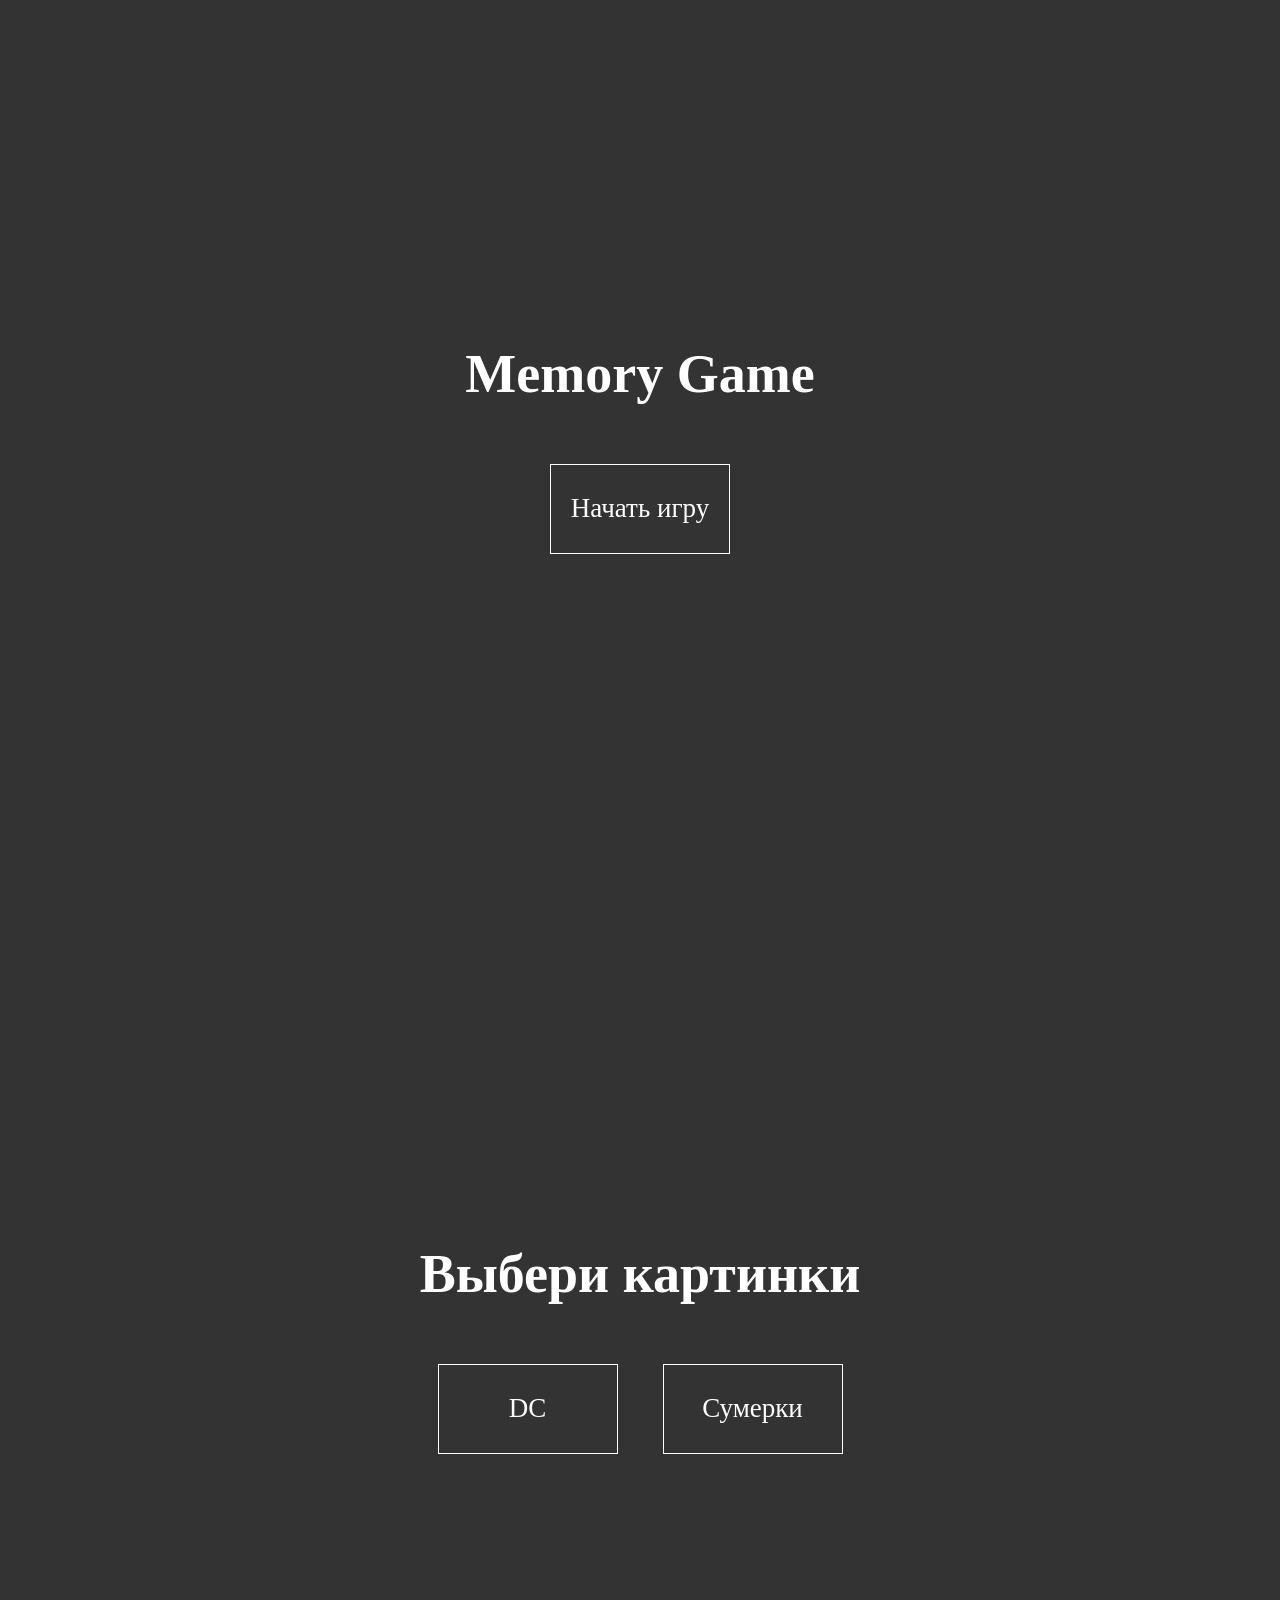
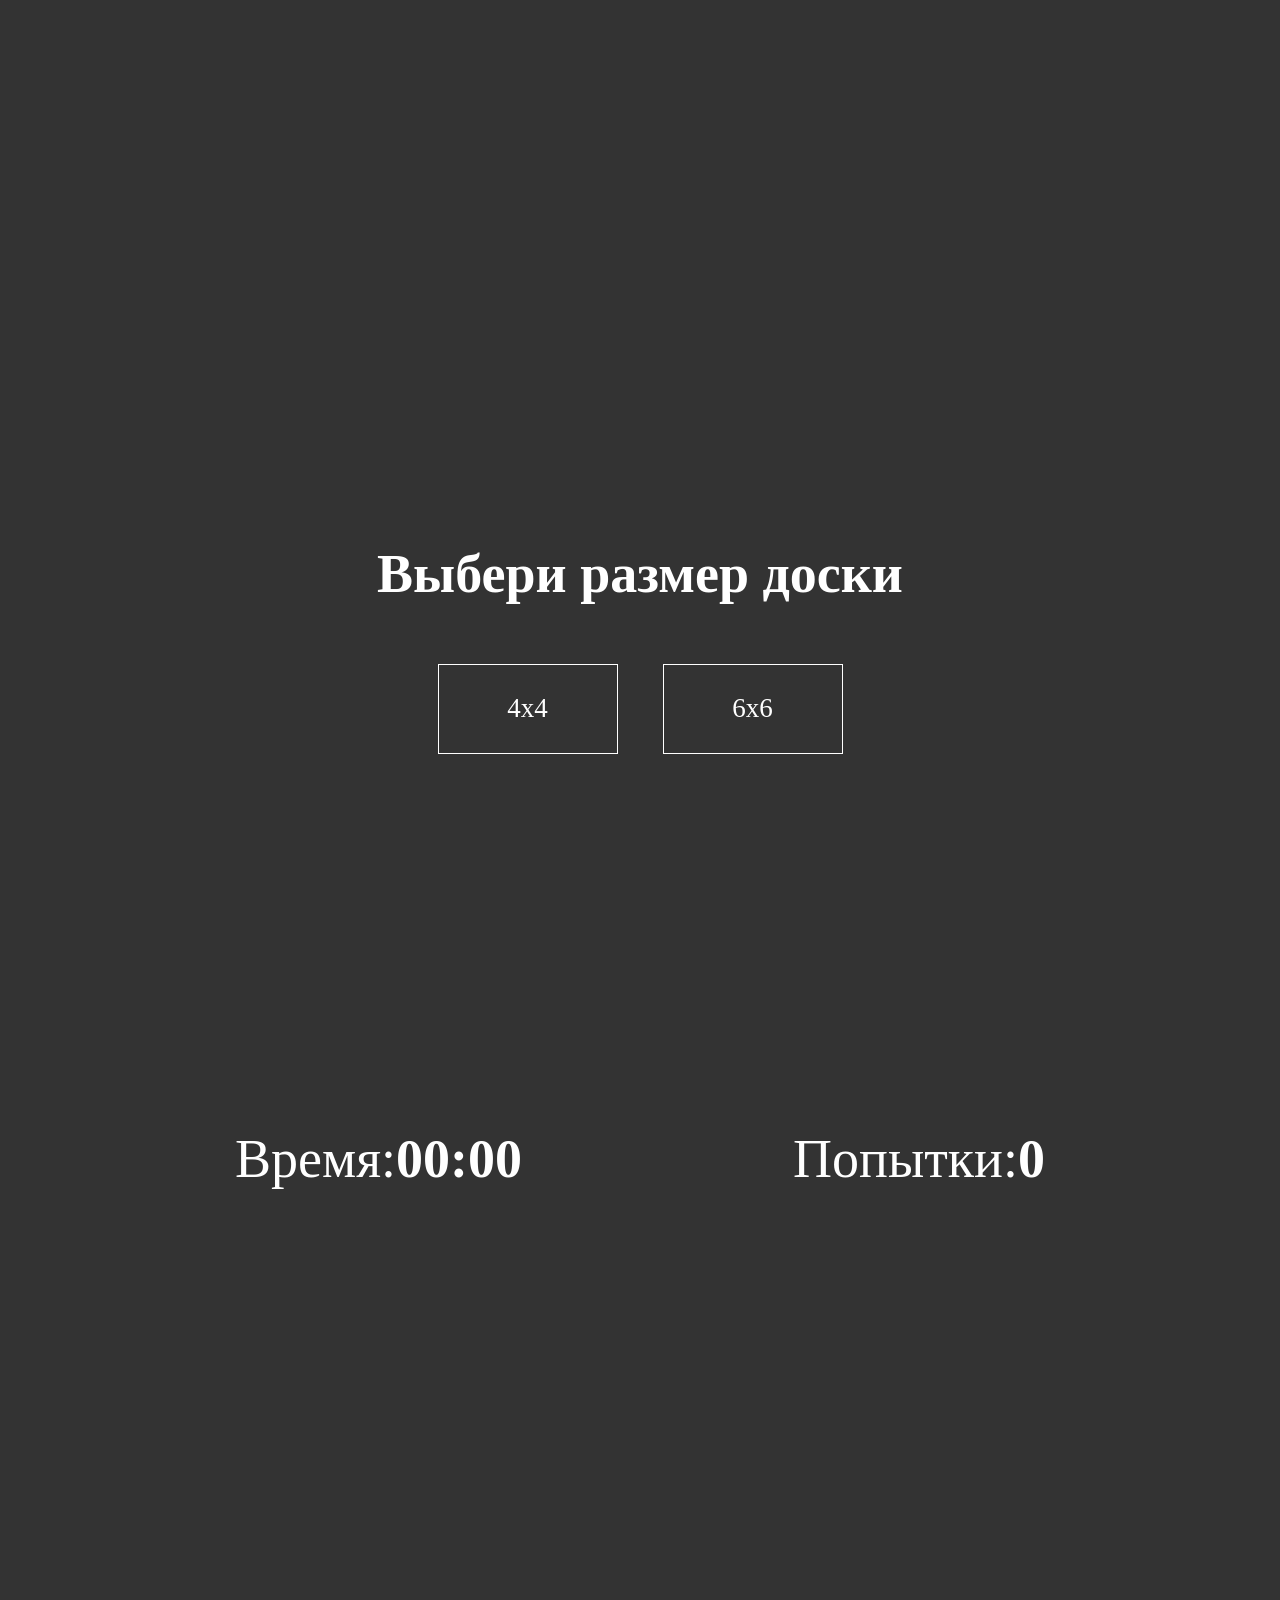
==== index.html @ 8f5af842 "Добавляет игру" ====
<!DOCTYPE html>
<html lang="en">

<head>
  <meta charset="UTF-8">
  <meta name="viewport" content="width=device-width, initial-scale=1.0">
  <link type="Image/x-icon" href="./favicon.ico" rel="icon">
  <title>Memory Game</title>
  <link rel="stylesheet" href="style.css">
</head>

<body>
  <section>
    <h1>Memory Game</h1>
    <button class="start" data-up>Начать игру</button>
  </section>
  <section>
    <h2>Выбери картинки</h2>
    <div class="buttons" id="img-choice">
      <button class="dc" data-up>DC</button>
      <button class="tw" data-up>Сумерки</button>
    </div>
  </section>
  <section>
    <h2>Выбери размер доски</h2>
    <div class="buttons" id="size-choice">
      <button class="small" data-up>4x4</button>
      <button class="big" data-up>6x6</button>
    </div>
  </section>
  <section>
    <div class="checker">
      <span>Время:<strong id="timer">00:00</strong></span>
      <span>Попытки:<strong id="attempt">0</strong></span>
    </div>
    <div id="board" class="big"></div>
    <div class="restart" id="restart">
      <h2>Победа!</h2>
      <button btn-restart>Новая игра</button>
    </div>
  </section>

  <template id="tmp">
    <div class="cell">
      <div class="back"></div>
      <img src="" alt="картинка" width="100%" height="100%">
    </div>
  </template>
  <script src="game.js"></script>
</body>

</html>
---- style.css ----
* {
  box-sizing: border-box;
  margin: 0;
  padding: 0;
}

body {
  display: flex;
  flex-direction: column;
  align-items: center;
  height: 100vh;
  background: #333;
  font-family: "Comic Sans MS", cursive;
  color: #fff;
  overflow: hidden;
  user-select: none;
}

section {
  display: flex;
  flex-direction: column;
  justify-content: center;
  align-items: center;
  min-height: 100vh;
  height: 100vh;
  width: 100vw;
  margin: 0;
  transition: margin 0.3s;
}

section.up {
  margin-top: -100vh;
}

.buttons {
  display: flex;
  justify-content: space-between;
  width: 45vmin;
}

button {
  background: transparent;
  color: inherit;
  width: 20vmin;
  height: 10vmin;
  border: 1px solid #fff;
  font-family: inherit;
  font-size: 3vmin;
  line-height: 1;
  cursor: pointer;
  transition: transform 0.3s;
  transform: scale(1), translateZ(0);
}

button:hover {
  transform: scale(1.2);
}

h1,h2 {
  font-size: 6vmin;
  line-height: 1;
  margin-bottom: 7vmin;
}

#board {
  --cell-size: 20vmin;
  --cell-gap: 2vmin;

  position: relative;
  display: grid;
  grid-template-columns: repeat(4, var(--cell-size));
  grid-template-rows: repeat(4, var(--cell-size));
  justify-content: center;
  gap: var(--cell-gap);
  border-radius: 1vmin;
}

#board.big {
  --cell-size: 12vmin;
  grid-template-columns: repeat(6, var(--cell-size));
  grid-template-rows: repeat(6, var(--cell-size));
}

.checker {
  width: 90vmin;
  display: flex;
  justify-content: space-between;
  font-size: 6vmin;
  line-height: 1;
  margin-bottom: 5vmin;
  color: white;
}

.cell {
  position: relative;
  display: flex;
  justify-content: center;
  align-items: center;
  width: 100%;
  height: 100%;
  cursor: pointer;
  transform-style: preserve-3d;
  transition: transform 0.3s;
  -webkit-transform: rotateY(0);
          transform: rotateY(0);
}

.back {
  position: absolute;
  z-index: 20;
  top: 0;
  bottom: 0;
  left: 0;
  right: 0;
  border-radius: 1vmin;
  background: -webkit-linear-gradient(90deg, #f3edef,#ecd0e0);
  background: linear-gradient(90deg, #f3edef,#ecd0e0);
  box-shadow: 0 0 10px #f3edef;
  backface-visibility: hidden;
}

.cell img {
  display: block;
  position: absolute;
  z-index: 10;
  width: 100%;
  height: 100%;
  border-radius: 1vmin;
  backface-visibility: hidden;
  -webkit-transform: rotateY(180deg);
          transform: rotateY(180deg);
}

.cell.is-active {
  cursor: auto;
  -webkit-transform: rotateY(180deg);
          transform: rotateY(180deg);
}

.restart {
  display: flex;
  flex-direction: column;
  justify-content: center;
  align-items: center;
  position: absolute;
  z-index: -1;
  opacity: 0;
  top: calc(50% - 25vmin);
  left: calc(50% - 40vmin);
  width: 80vmin;
  height: 50vmin;
  background: #333;
}

@keyframes show {
  0% {
    opacity: 0.5;
    transform: scale(0);
  }
}
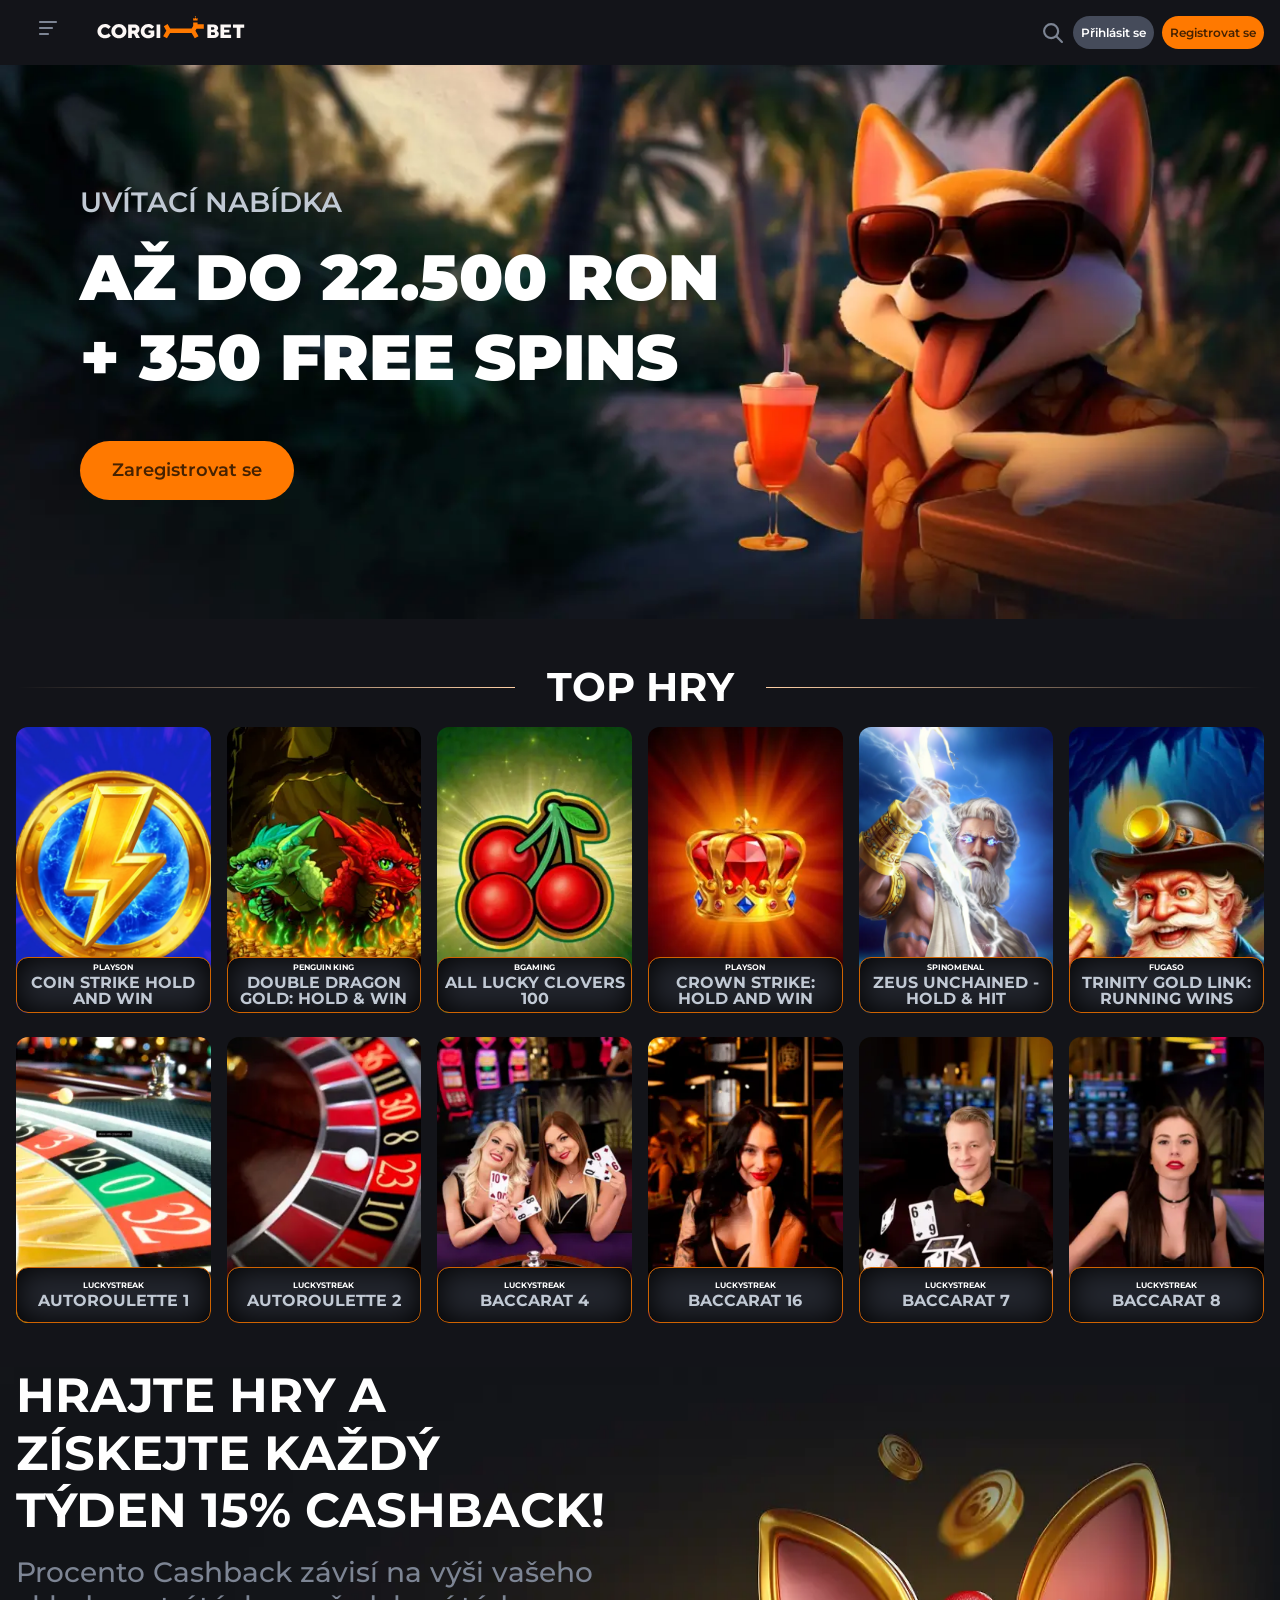
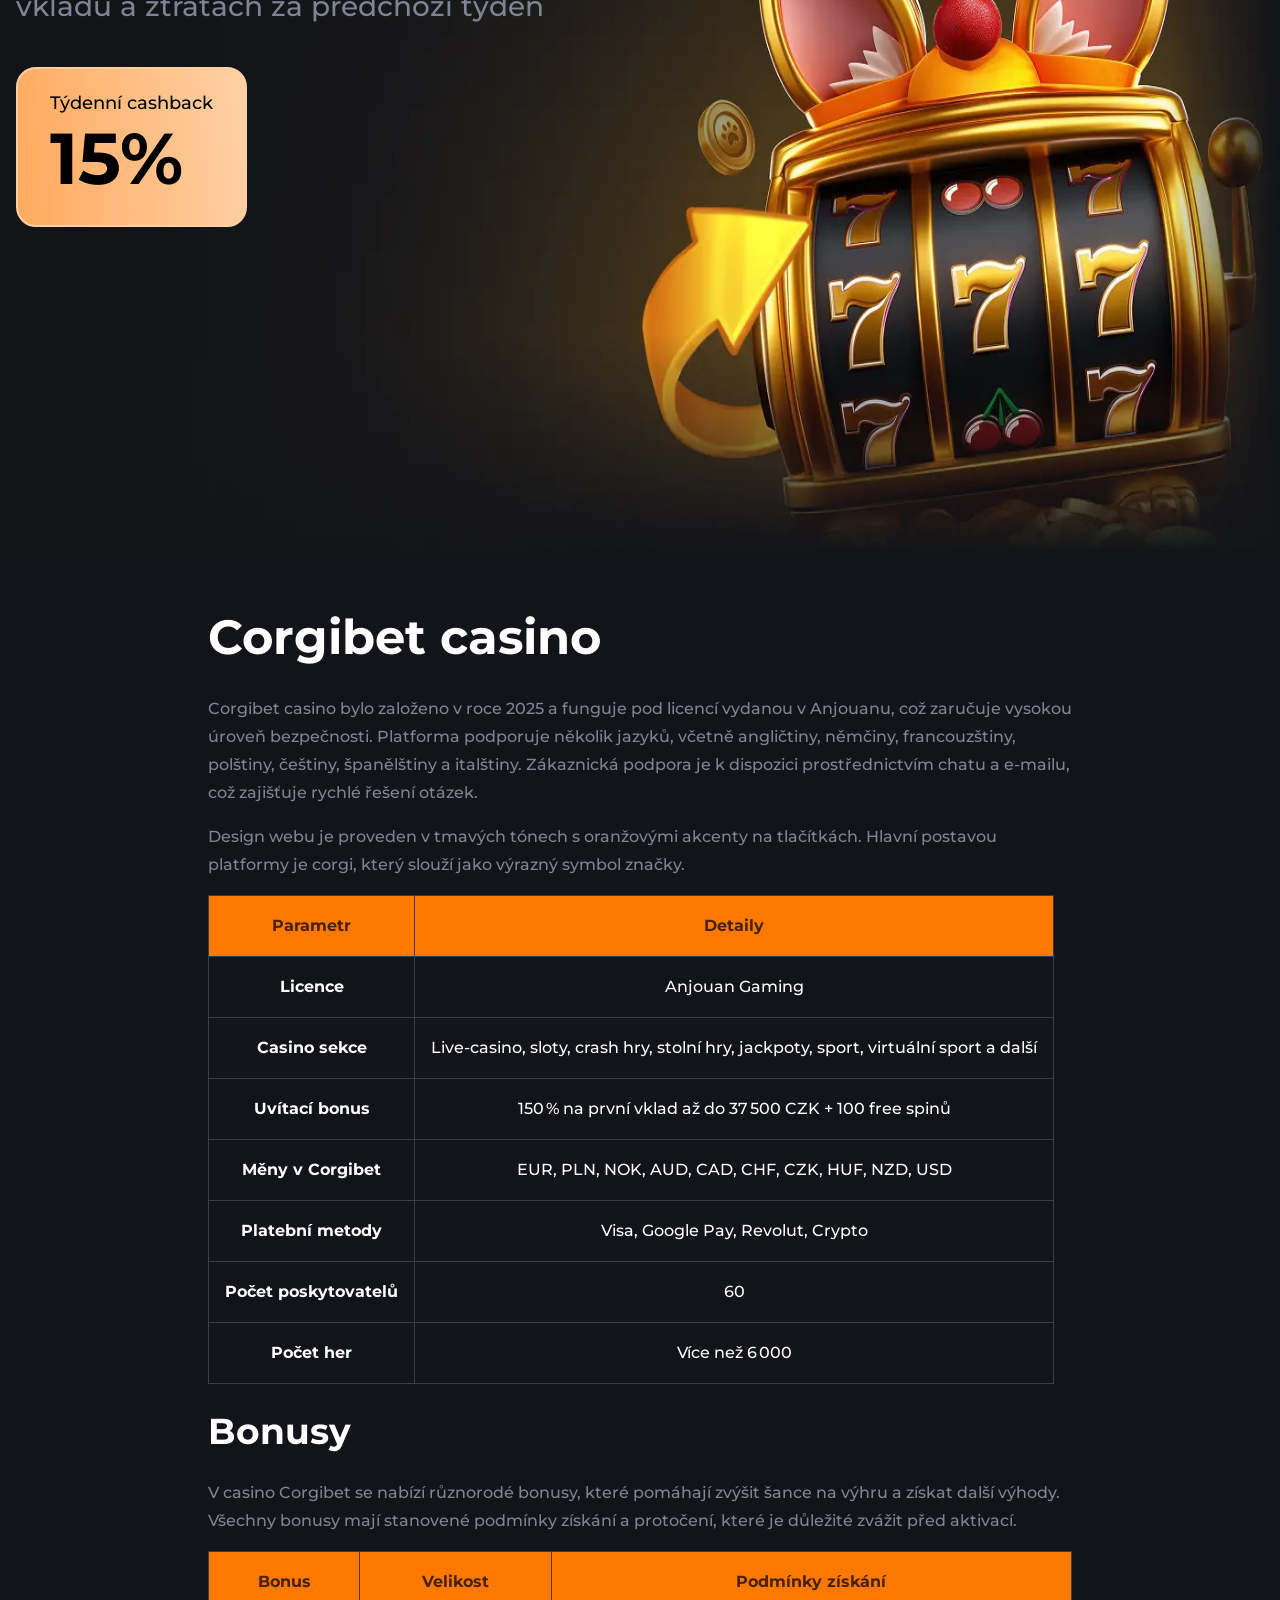
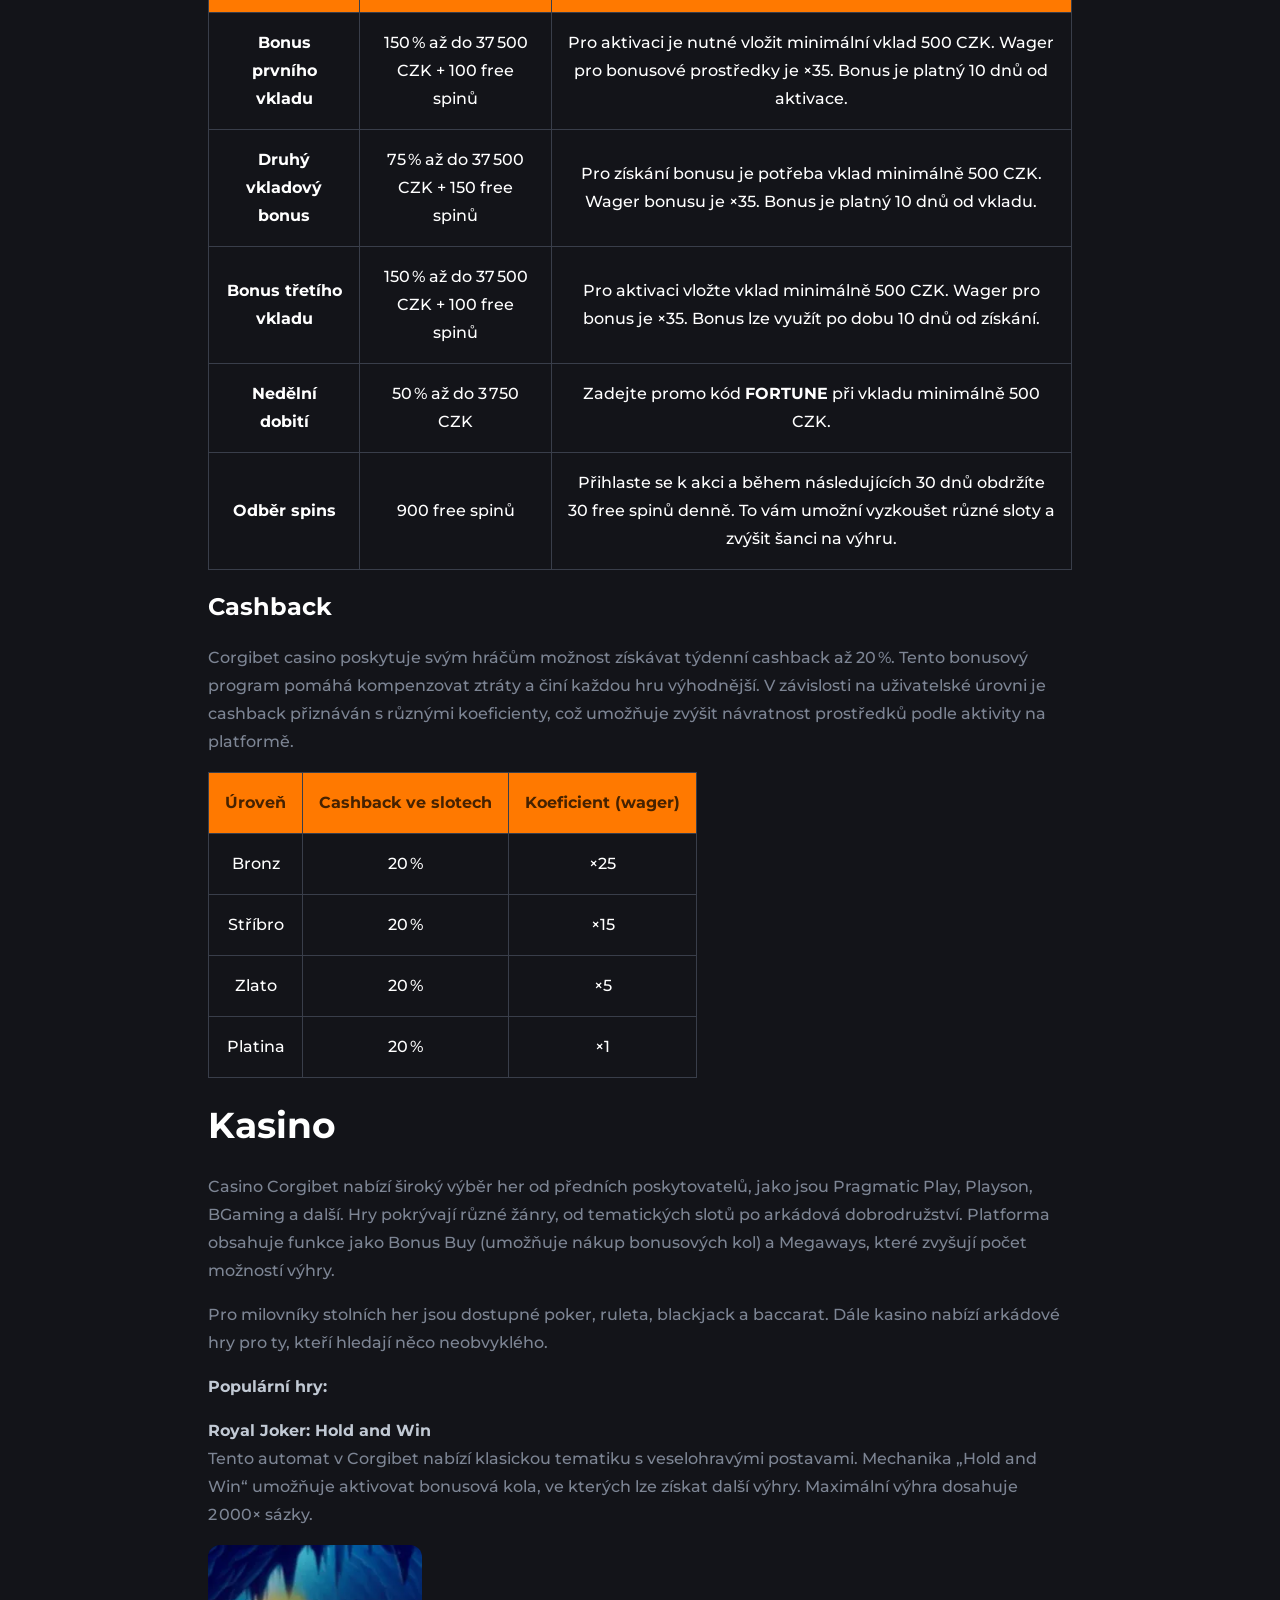
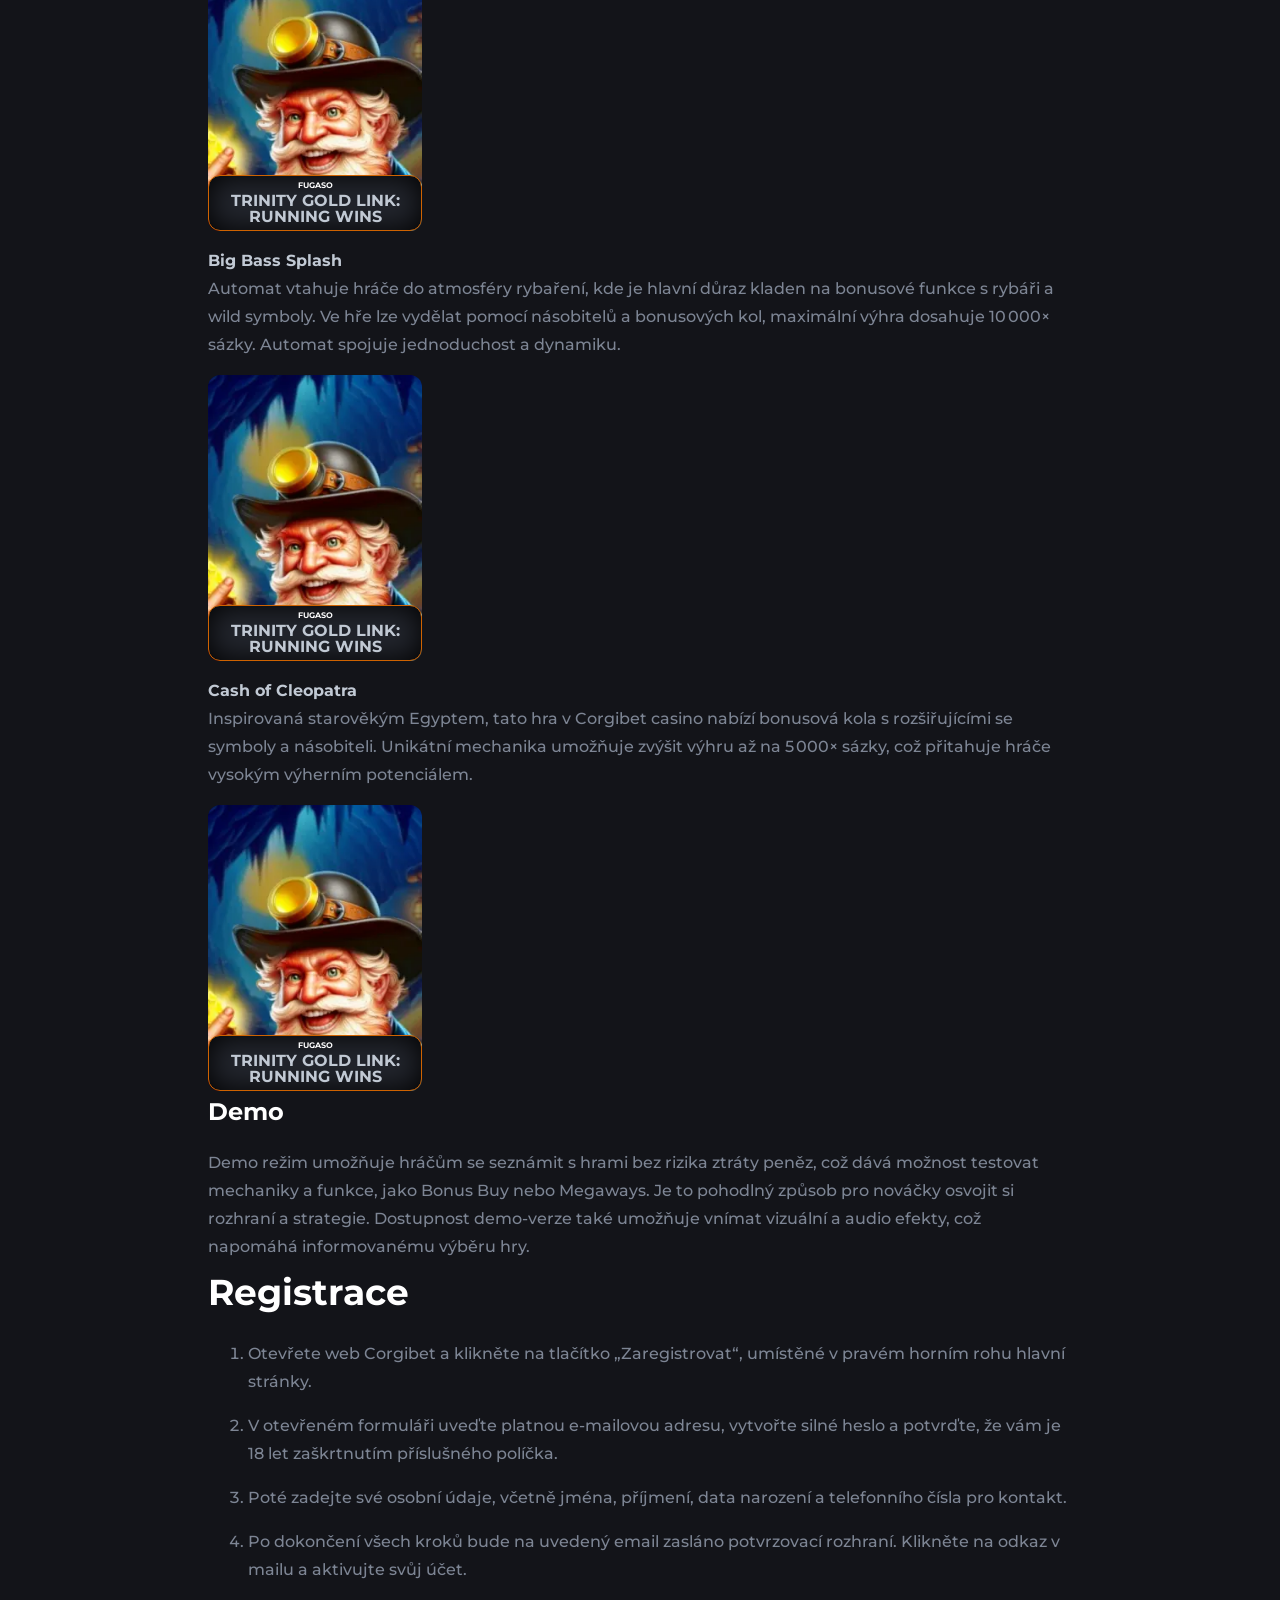
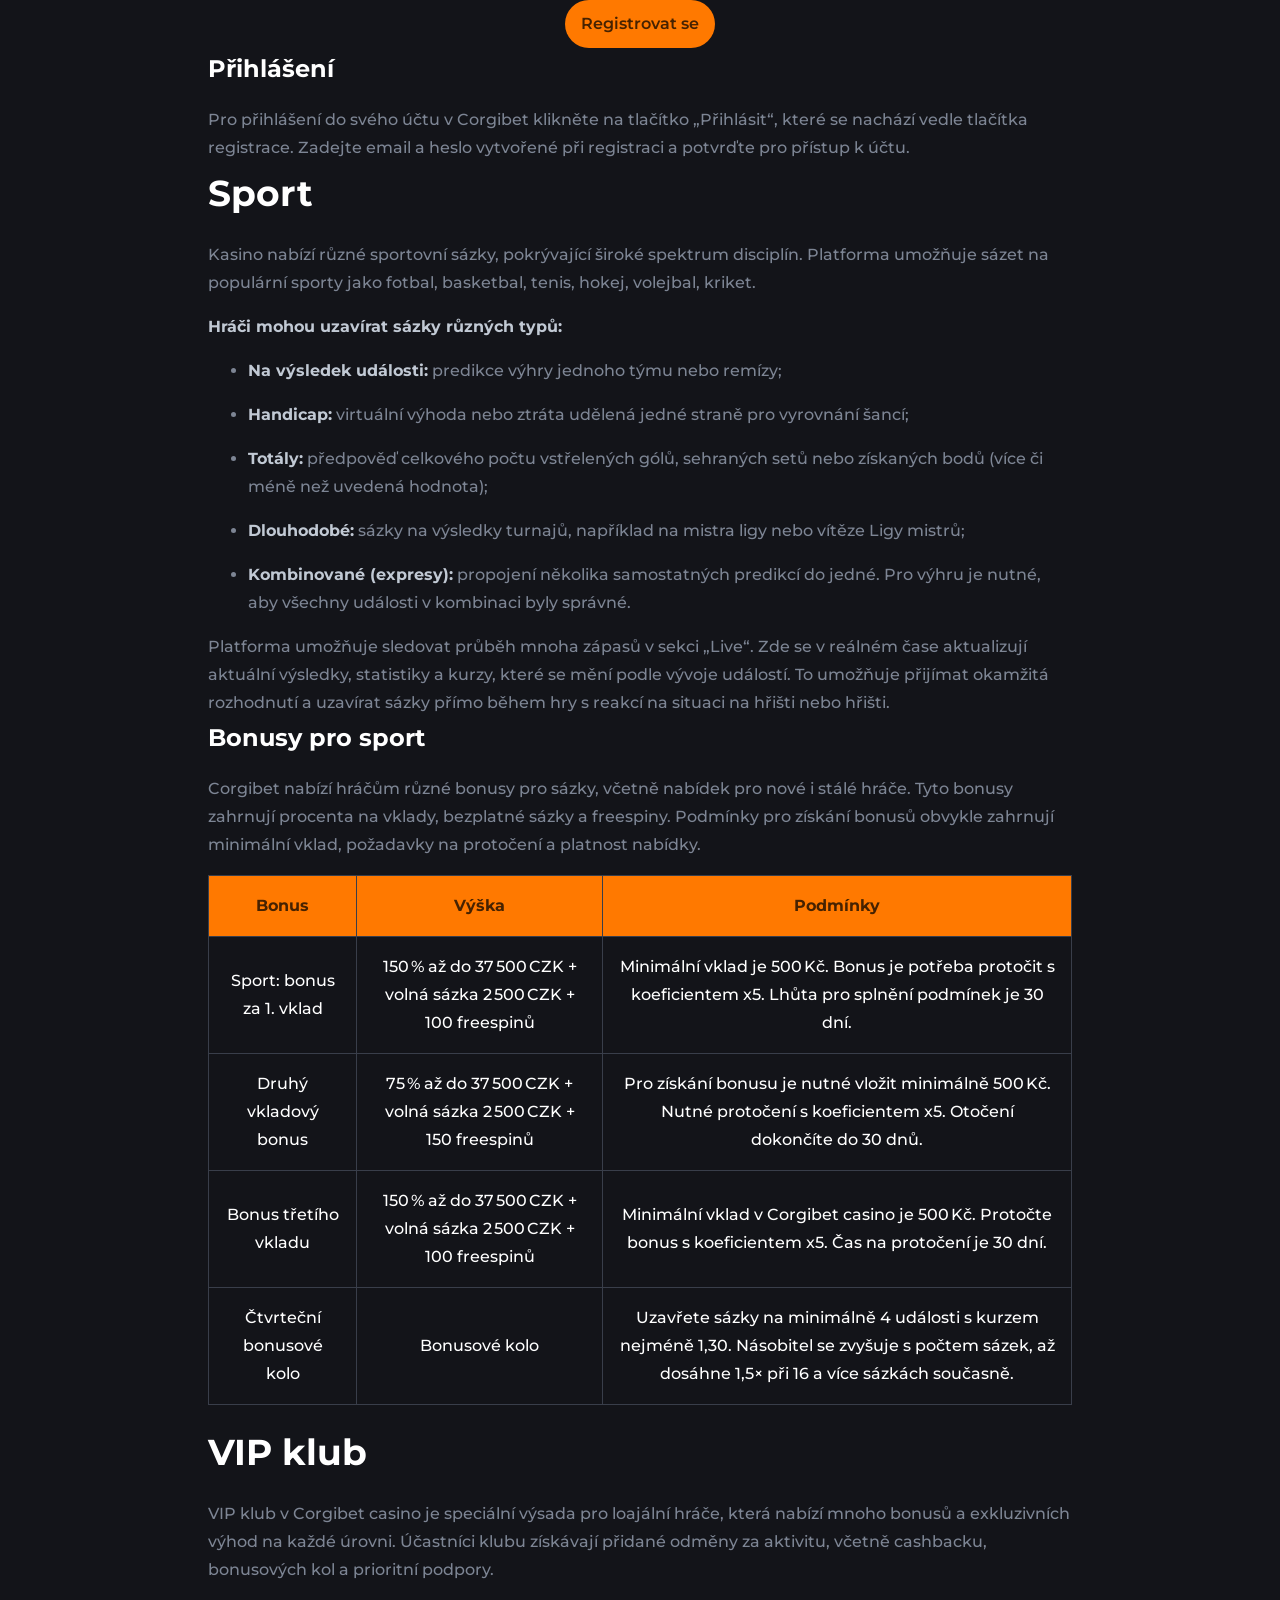
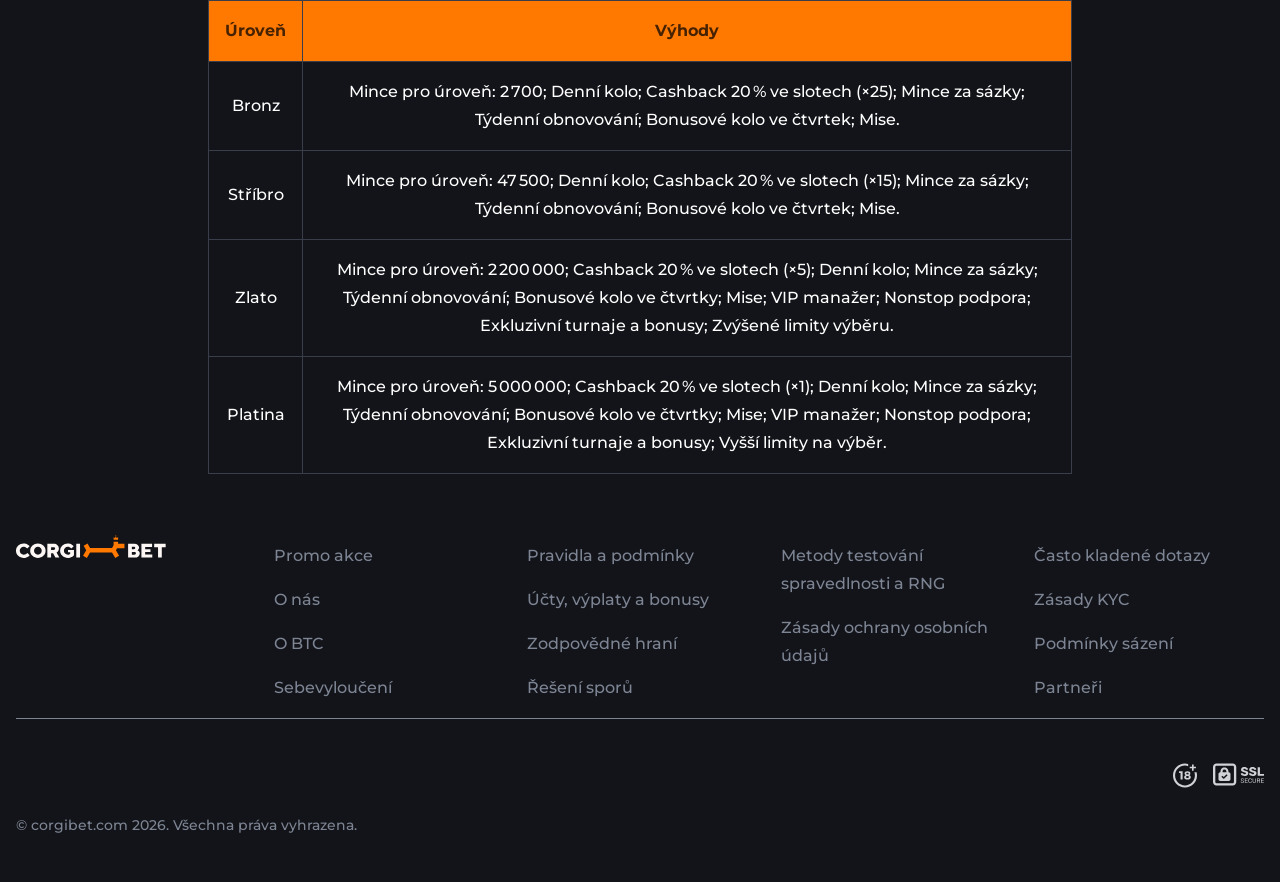
==== commit e99eaeb2: "Update index.html" ====
--- a/index.html
+++ b/index.html
@@ -1,52 +1,538 @@
 <!DOCTYPE html>
-<html lang="en">
+<html lang="cs">
+<head>
+    <meta charset="UTF-8">
+    <meta name="viewport" content="width=device-width, initial-scale=1.0">
+    <meta name="robots" content="noindex, nofollow">
+    <title>Corgibet casino - online kasino pro hráče z Česka</title>
+    <meta name="description" content=" Corgibet casino v Česku — automaty, live casino a sport. Uvítací bonus až 37 500 CZK + 100 volných zatočení pro nové hráče.">
+    <link rel="shortcut icon" href="../img/favicon.ico" type="image/x-icon">
+    <link rel="stylesheet" href="css/style.min.css">
+    <link rel="preload" href="/fonts/Montserrat-Black.woff2" as="font" type="font/woff2" crossorigin>
 
-<head>
-  <meta charset="UTF-8">
-  <meta name="viewport" content="width=device-width, initial-scale=1.0">
-  <link type="Image/x-icon" href="./favicon.ico" rel="icon">
-  <title>Memory Game</title>
-  <link rel="stylesheet" href="style.css">
 </head>
+<body>
+    <header class="header">
+        <div class="header__left">
+            <div class="menu">
+                <button class="menu__button" aria-label="open menu"  data-open>
+                    <svg xmlns="http://www.w3.org/2000/svg" viewBox="0 0 24 24" fill="none" width="24" height="24"><g><path xmlns="http://www.w3.org/2000/svg" d="M20 7H4c-.55 0-1-.45-1-1s.45-1 1-1h16c.55 0 1 .45 1 1s-.45 1-1 1m-7 11c0-.55-.45-1-1-1H4c-.55 0-1 .45-1 1s.45 1 1 1h8c.55 0 1-.45 1-1m4-6c0-.55-.45-1-1-1H4c-.55 0-1 .45-1 1s.45 1 1 1h12c.55 0 1-.45 1-1" fill="currentColor"></path></g></svg>                </button>
+                
+                <div class="menu__wrapper" menu>
+                    <div class="menu__overlay" data-close></div>
+                
+                    <div class="menu__content">
+                    <div class="menu__logo-wrapper">
+                    <button class="menu__button menu__button--close" aria-label="close menu" data-close>
+                        <svg xmlns="http://www.w3.org/2000/svg" viewBox="0 0 24 24" fill="none" width="24" height="24"><g><path xmlns="http://www.w3.org/2000/svg" d="m4.21 4.387.083-.094a1 1 0 0 1 1.32-.083l.094.083L12 10.585l6.293-6.292a1 1 0 1 1 1.414 1.414L13.415 12l6.292 6.293a1 1 0 0 1 .083 1.32l-.083.094a1 1 0 0 1-1.32.083l-.094-.083L12 13.415l-6.293 6.292a1 1 0 0 1-1.414-1.414L10.585 12 4.293 5.707a1 1 0 0 1-.083-1.32l.083-.094z" fill="currentColor"></path></g></svg>
+                    </button>
+                    <a href="index.html" aria-label="to main page">
+                    <img class="menu__logo" src="img/logo.svg" alt="corgibet logo" width="150" height="27">
+                    </a></div>
+                    <div class="menu__inner">
+                    <div class="menu__grid">
+                        <a href="go" rel="nofollow" class="menu__btn menu__btn--center"><img class="menu__img" src="img/bonus.webp" alt=""><span>Bonusy</span></a>
+                        <a href="go" rel="nofollow" class="menu__btn menu__btn--center"><img class="menu__img" src="img/imgi_2_missions.webp" alt=""><span>Aktivity</span></a>
+                        <a href="go" rel="nofollow" class="menu__btn"><img class="menu__img" src="img/loyalty.webp" alt=""><span>Věrnost</span></a>
+                        <a href="go" rel="nofollow" class="menu__btn"><img class="menu__img" src="img/wheel.webp" alt=""><span>Kolo</span></a>
+                        <a href="go" rel="nofollow" class="menu__btn"><img class="menu__img" src="img/vipclub.webp" alt=""><span>VIP klub</span></a>
+                        <a href="go" rel="nofollow" class="menu__btn"><img class="menu__img" src="img/promotions.webp" alt=""><span>Promo akce</span></a>
+                    </div>
+                    <ul class="menu__list accordion">
+                        <li class="accordion__item">
+                            <button class="accordion__button"><span>Kasino</span>
+                                <svg xmlns="http://www.w3.org/2000/svg" viewBox="0 0 24 24" fill="none" width="24" height="24"><g><path xmlns="http://www.w3.org/2000/svg" d="M4.293 8.293a1 1 0 0 1 1.414 0L12 14.586l6.293-6.293a1 1 0 1 1 1.414 1.414l-7 7a1 1 0 0 1-1.414 0l-7-7a1 1 0 0 1 0-1.414" fill="currentColor"></path></g></svg>
+                            </button>                            
+                            <ul class="accordion__content">
+                                <li class="accordion__subitem"><a href="go" rel="nofollow" class="accordion__link">Lobby</a></li>
+                                <li class="accordion__subitem"><a href="go" rel="nofollow" class="accordion__link">Nejlepší hry</a></li>
+                                <li class="accordion__subitem"><a href="go" rel="nofollow" class="accordion__link">Automaty</a></li>
+                                <li class="accordion__subitem"><a href="go" rel="nofollow" class="accordion__link">Nové</a></li>
+                                <li class="accordion__subitem"><a href="go" rel="nofollow" class="accordion__link">Okamžitá výhra</a></li>
+                                <li class="accordion__subitem"><a href="go" rel="nofollow" class="accordion__link">Originál</a></li>
+                                <li class="accordion__subitem"><a href="go" rel="nofollow" class="accordion__link">Koupit bonus</a></li>
+                                <li class="accordion__subitem"><a href="go" rel="nofollow" class="accordion__link">Jackpoty</a></li>
+                                <li class="accordion__subitem"><a href="go" rel="nofollow" class="accordion__link">Drops&Wins</a></li>
+                                <li class="accordion__subitem"><a href="go" rel="nofollow" class="accordion__link">Sázky</a></li>
+                            </ul>
+                        </li>
+                        <li class="accordion__item">
+                            <button class="accordion__button"><span>Live kasino</span>
+                                <svg xmlns="http://www.w3.org/2000/svg" viewBox="0 0 24 24" fill="none" width="24" height="24"><g><path xmlns="http://www.w3.org/2000/svg" d="M4.293 8.293a1 1 0 0 1 1.414 0L12 14.586l6.293-6.293a1 1 0 1 1 1.414 1.414l-7 7a1 1 0 0 1-1.414 0l-7-7a1 1 0 0 1 0-1.414" fill="currentColor"></path></g></svg></button>                            
+                            <ul class="accordion__content">
+                                <li class="accordion__subitem"><a href="go" rel="nofollow" class="accordion__link">Živá lobby</a></li>
+                                <li class="accordion__subitem"><a href="go" rel="nofollow" class="accordion__link">Nejlepší hry</a></li>
+                                <li class="accordion__subitem"><a href="go" rel="nofollow" class="accordion__link">Ruleta</a></li>
+                                <li class="accordion__subitem"><a href="go" rel="nofollow" class="accordion__link">Blackjack</a></li>
+                                <li class="accordion__subitem"><a href="go" rel="nofollow" class="accordion__link">Game Shows</a></li>
+                                <li class="accordion__subitem"><a href="go" rel="nofollow" class="accordion__link">Drops&Wins Live</a></li>
+                            </ul>
+                        </li>                               
+                        <li class="accordion__item">
+                            <button class="accordion__button"><span>Sporty</span> <svg xmlns="http://www.w3.org/2000/svg" viewBox="0 0 24 24" fill="none" width="24" height="24"><g><path xmlns="http://www.w3.org/2000/svg" d="M4.293 8.293a1 1 0 0 1 1.414 0L12 14.586l6.293-6.293a1 1 0 1 1 1.414 1.414l-7 7a1 1 0 0 1-1.414 0l-7-7a1 1 0 0 1 0-1.414" fill="currentColor"></path></g></svg></button>                            
+                            <ul class="accordion__content">
+                                <li class="accordion__subitem"><a href="go" rel="nofollow" class="accordion__link">Centrum nápovědy</a></li>
+                                <li class="accordion__subitem"><a href="go" rel="nofollow" class="accordion__link">Basketbal</a></li>
+                                <li class="accordion__subitem"><a href="go" rel="nofollow" class="accordion__link">FIFA 24</a></li>
+                                <li class="accordion__subitem"><a href="go" rel="nofollow" class="accordion__link">Kriket</a></li>
+                                <li class="accordion__subitem"><a href="go" rel="nofollow" class="accordion__link">Tenis</a></li>
+                                <li class="accordion__subitem"><a href="go" rel="nofollow" class="accordion__link">Volejbal</a></li>
+                            </ul>
+                        </li>
+                    </ul>
+                </div></div>
+            </div></div>
+            <a href="index.html" aria-label="to main page">
+            <picture>
+                    <source srcset="img/22801678486679363.svg" media="(max-width: 1249px)">
+                    <img class="header__logo" src="img/logo.svg" alt="corgibet logo" width="150" height="27">
+                </picture>
+            </a>
+        </div>
+            <div class="header__right">
+                <a href="go" rel="nofollow" class="header__search" aria-label="search"><svg xmlns="http://www.w3.org/2000/svg" viewBox="0 0 24 24" fill="none" width="24" height="24"><g><path xmlns="http://www.w3.org/2000/svg" d="M10.111 2a8.114 8.114 0 0 1 8.112 8.111c0 1.85-.617 3.558-1.666 4.921l5.127 5.126a1.077 1.077 0 0 1 0 1.525c-.39.39-1.006.422-1.428.087l-.097-.087-5.127-5.126a8.04 8.04 0 0 1-4.92 1.665A8.114 8.114 0 0 1 2 10.112 8.114 8.114 0 0 1 10.111 2m0 2.163a5.945 5.945 0 0 0-5.948 5.948 5.945 5.945 0 0 0 5.948 5.948 5.945 5.945 0 0 0 5.949-5.948 5.945 5.945 0 0 0-5.949-5.948" fill="currentColor"></path></g></svg></a>
+                <a href="go" rel="nofollow" class="btn btn--blue">Přihlásit se</a>
+                <a href="go" rel="nofollow" class="btn">Registrovat se</a>
+            </div>
+    </header>
+    <main class="main">
+        <section class="intro">
+            <div class="container">
+                <picture>
+                    <source srcset="img/5022257659994272378-mobile.webp" media="(max-width: 767px)">
+                    <img class="intro__img" fetchpriority="high" src="img/imgi_49_5022245987275843778.webp" alt="intro banner" width="1368" height="592">
+                </picture>
+                <div class="intro__text">
+                <p class="intro__title">UVÍTACÍ NABÍDKA</p>
+                <p class="intro__desc">až do 22.500 RON + 350 Free Spins</p>
+                <a href="go" rel="nofollow" class="btn intro__btn">Zaregistrovat se</a></div>
+            </div>
+        </section>
+        <section class="games">
+            <div class="container">
+                <div class="games__title-wrapper">
+                    <div class="games__line"></div>
+                    <h2 class="games__title">TOP HRY</h2>
+                    <div class="games__line games__line--right"></div>
+                </div>
+                <div class="games__cards">
+                    <div class="games__scroll">
+                        <div class="card">
+                            <a href="go" rel="nofollow" aria-label="to game">
+                            <img src="img\imgi_4_redgenn.pls_coin_strike_hold_and_win_designed.webp" alt="game" class="card__img" width="214" height="286" loading="lazy" loading="lazy">
+                            <div class="card__description">
+                                <p class="card__provider">PLAYSON</p>
+                                <p class="card__title">COIN STRIKE HOLD AND WIN</p>
+                            </div>
+                        </div></a>
+                        <div class="card">
+                            <a href="go" rel="nofollow" aria-label="to game">
+                            <img src="img/imgi_12_penguinking.103123_designed.webp" alt="game" class="card__img" width="214" height="286" loading="lazy" loading="lazy">
+                            <div class="card__description">
+                                <p class="card__provider">PENGUIN KING</p>
+                                <p class="card__title">DOUBLE DRAGON GOLD: HOLD & WIN
+                                </p>
+                            </div></a>
+                        </div>
+                        <div class="card">
+                            <a href="go" rel="nofollow" aria-label="to game">
+                            <img src="img/imgi_10_softswiss.bgmng-AllLuckyClover100_designed.webp" alt="game" class="card__img" width="214" height="286" loading="lazy" loading="lazy">
+                            <div class="card__description">
+                                <p class="card__provider">BGAMING</p>
+                                <p class="card__title">ALL LUCKY CLOVERS 100
+                                </p>
+                            </div></a>
+                        </div>
+                        <div class="card">
+                            <a href="go" rel="nofollow" aria-label="to game">
+                            <img src="img/imgi_14_redgenn.pls_crown_strike_hold_and_win_designed.webp" alt="game" class="card__img" width="214" height="286" loading="lazy" loading="lazy">
+                            <div class="card__description">
+                                <p class="card__provider">PLAYSON</p>
+                                <p class="card__title">CROWN STRIKE: HOLD AND WIN
+                                </p>
+                            </div></a>
+                        </div>
+                        <div class="card">
+                            <a href="go" rel="nofollow" aria-label="to game">
+                            <img src="img/spinomenal.SlotMachine_ZeusUnchainedHoldHit_designed.webp" alt="game" class="card__img" width="214" height="286" loading="lazy" loading="lazy">
+                            <div class="card__description">
+                                <p class="card__provider">SPINOMENAL</p>
+                                <p class="card__title">ZEUS UNCHAINED - HOLD & HIT
+                                </p>
+                            </div></a>
+                        </div>
+                        <div class="card">
+                            <a href="go" rel="nofollow" aria-label="to game">
+                            <img src="img/imgi_14_softswiss.fugaso-TrinityGoldLinkRunningWins_designed.webp" alt="game" class="card__img" width="214" height="286" loading="lazy">
+                            <div class="card__description">
+                                <p class="card__provider">FUGASO</p>
+                                <p class="card__title">TRINITY GOLD LINK: RUNNING WINS
+                                </p>
+                            </div></a>
+                        </div>
+                        <div class="card">
+                            <a href="go" rel="nofollow" aria-label="to game">
+                            <img src="img/imgi_16_softswiss.luckystreak-AutoRoulette1_designed.webp" alt="game" class="card__img" width="214" height="286" loading="lazy">
+                            <div class="card__description">
+                                <p class="card__provider">LUCKYSTREAK
+                                </p>
+                                <p class="card__title">AUTOROULETTE 1
+                                </p>
+                            </div></a>
+                        </div>
+                        <div class="card">
+                            <a href="go" rel="nofollow" aria-label="to game">
+                            <img src="img/imgi_18_softswiss.luckystreak-Autoroulette2_designed.webp" alt="game" class="card__img" width="214" height="286" loading="lazy">
+                            <div class="card__description">
+                                <p class="card__provider">LUCKYSTREAK</p>
+                                <p class="card__title">AUTOROULETTE 2</p>
+                            </div></a>
+                        </div>
+                        <div class="card">
+                            <a href="go" rel="nofollow" aria-label="to game">
+                            <img src="img/imgi_20_softswiss.luckystreak-Baccarat4_designed.webp" alt="game" class="card__img" width="214" height="286" loading="lazy">
+                            <div class="card__description">
+                                <p class="card__provider">LUCKYSTREAK</p>
+                                <p class="card__title">BACCARAT 4</p>
+                            </div></a>
+                        </div>
+                        <div class="card">
+                            <a href="go" rel="nofollow" aria-label="to game">
+                            <img src="img/imgi_22_softswiss.luckystreak-Blackjack16_designed.webp" alt="game" class="card__img" width="214" height="286" loading="lazy">
+                            <div class="card__description">
+                                <p class="card__provider">LUCKYSTREAK</p>
+                                <p class="card__title">BACCARAT 16</p>
+                            </div></a>
+                        </div>
+                        <div class="card">
+                            <a href="go" rel="nofollow" aria-label="to game">
+                            <img src="img/imgi_24_softswiss.luckystreak-Blackjack7_designed.webp" alt="game" class="card__img" width="214" height="286" loading="lazy">
+                            <div class="card__description">
+                                <p class="card__provider">LUCKYSTREAK</p>
+                                <p class="card__title">BACCARAT 7</p>
+                            </div></a>
+                        </div>
+                        <div class="card">
+                            <a href="go" rel="nofollow" aria-label="to game">
+                            <img src="img/imgi_26_softswiss.luckystreak-Blackjack8_designed.webp" alt="game" class="card__img" width="214" height="286" loading="lazy">
+                            <div class="card__description">
+                                <p class="card__provider">LUCKYSTREAK</p>
+                                <p class="card__title">BACCARAT 8</p>
+                            </div></a>
+                        </div>
+                    </div>
+                </div>
+            </div>
+        </section>
+        <section class="banner">
+            <div class="container">
+                <div class="banner__content">
+                    <h3 class="banner__title">HRAJTE HRY A ZÍSKEJTE KAŽDÝ TÝDEN 15% CASHBACK!</h3>
+                    <p class="banner__text">Procento Cashback závisí na výši vašeho vkladu a ztrátách za předchozí týden</p>
+                    <div class="banner__bar">
+                        <span class="banner__cashback-desc">Týdenní cashback</span>
+                        <span class="banner__cashback">15%</span>
+</div>
+                </div>
+                <picture>
+                    <source srcset="img/banner-mobile.webp" media="(max-width: 1249px)">
+                    <img src="img/imgi_25_banner-desktop.webp" alt="banner" class="banner__img" loading="lazy" width="1368" height="784">
+                </picture>
+            </div>
+        </section>
+        <section class="seo-content">
+            <div class="container seo-content__container">            
+                <h1>Corgibet casino</h1>
+<p>Corgibet casino bylo založeno v roce 2025 a funguje pod licencí vydanou v Anjouanu, což zaručuje vysokou úroveň bezpečnosti. Platforma podporuje několik jazyků, včetně angličtiny, němčiny, francouzštiny, polštiny, češtiny, španělštiny a italštiny. Zákaznická podpora je k dispozici prostřednictvím chatu a e‑mailu, což zajišťuje rychlé řešení otázek.</p>
+<p>Design webu je proveden v tmavých tónech s oranžovými akcenty na tlačítkách. Hlavní postavou platformy je corgi, který slouží jako výrazný symbol značky.</p>
+<div class="table-wrap"><table>
+<thead>
+<tr>
+<th>Parametr</th>
+<th>Detaily</th>
+</tr>
+</thead>
+<tbody>
+<tr>
+<td><strong>Licence</strong></td>
+<td>Anjouan Gaming</td>
+</tr>
+<tr>
+<td><strong>Casino sekce</strong></td>
+<td>Live‑casino, sloty, crash hry, stolní hry, jackpoty, sport, virtuální sport a další</td>
+</tr>
+<tr>
+<td><strong>Uvítací bonus</strong></td>
+<td>150 % na první vklad až do 37 500 CZK + 100 free spinů</td>
+</tr>
+<tr>
+<td><strong>Měny v Corgibet</strong></td>
+<td>EUR, PLN, NOK, AUD, CAD, CHF, CZK, HUF, NZD, USD</td>
+</tr>
+<tr>
+<td><strong>Platební metody</strong></td>
+<td>Visa, Google Pay, Revolut, Crypto</td>
+</tr>
+<tr>
+<td><strong>Počet poskytovatelů</strong></td>
+<td>60</td>
+</tr>
+<tr>
+<td><strong>Počet her</strong></td>
+<td>Více než 6 000</td>
+</tr>
+</tbody>
+</table></div>
+<h2>Bonusy</h2>
+<p>V casino Corgibet se nabízí různorodé bonusy, které pomáhají zvýšit šance na výhru a získat další výhody. Všechny bonusy mají stanovené podmínky získání a protočení, které je důležité zvážit před aktivací.</p>
+<div class="table-wrap"><table>
+<thead>
+<tr>
+<th>Bonus</th>
+<th>Velikost</th>
+<th>Podmínky získání</th>
+</tr>
+</thead>
+<tbody>
+<tr>
+<td><strong>Bonus prvního vkladu</strong></td>
+<td>150 % až do 37 500 CZK + 100 free spinů</td>
+<td>Pro aktivaci je nutné vložit minimální vklad 500 CZK. Wager pro bonusové prostředky je ×35. Bonus je platný 10 dnů od aktivace.</td>
+</tr>
+<tr>
+<td><strong>Druhý vkladový bonus</strong></td>
+<td>75 % až do 37 500 CZK + 150 free spinů</td>
+<td>Pro získání bonusu je potřeba vklad minimálně 500 CZK. Wager bonusu je ×35. Bonus je platný 10 dnů od vkladu.</td>
+</tr>
+<tr>
+<td><strong>Bonus třetího vkladu</strong></td>
+<td>150 % až do 37 500 CZK + 100 free spinů</td>
+<td>Pro aktivaci vložte vklad minimálně 500 CZK. Wager pro bonus je ×35. Bonus lze využít po dobu 10 dnů od získání.</td>
+</tr>
+<tr>
+<td><strong>Nedělní dobití</strong></td>
+<td>50 % až do 3 750 CZK</td>
+<td>Zadejte promo kód <strong>FORTUNE</strong> při vkladu minimálně 500 CZK.</td>
+</tr>
+<tr>
+<td><strong>Odběr spins</strong></td>
+<td>900 free spinů</td>
+<td>Přihlaste se k akci a během následujících 30 dnů obdržíte 30 free spinů denně. To vám umožní vyzkoušet různé sloty a zvýšit šanci na výhru.</td>
+</tr>
+</tbody>
+</table></div>
+<h3>Cashback</h3>
+<p>Corgibet casino poskytuje svým hráčům možnost získávat týdenní cashback až 20 %. Tento bonusový program pomáhá kompenzovat ztráty a činí každou hru výhodnější. V závislosti na uživatelské úrovni je cashback přiznáván s různými koeficienty, což umožňuje zvýšit návratnost prostředků podle aktivity na platformě.</p>
+<div class="table-wrap"><table>
+<thead>
+<tr>
+<th>Úroveň</th>
+<th>Cashback ve slotech</th>
+<th>Koeficient (wager)</th>
+</tr>
+</thead>
+<tbody>
+<tr>
+<td>Bronz</td>
+<td>20 %</td>
+<td>×25</td>
+</tr>
+<tr>
+<td>Stříbro</td>
+<td>20 %</td>
+<td>×15</td>
+</tr>
+<tr>
+<td>Zlato</td>
+<td>20 %</td>
+<td>×5</td>
+</tr>
+<tr>
+<td>Platina</td>
+<td>20 %</td>
+<td>×1</td>
+</tr>
+</tbody>
+</table></div>
+<h2>Kasino</h2>
+<p>Casino Corgibet nabízí široký výběr her od předních poskytovatelů, jako jsou Pragmatic Play, Playson, BGaming a další. Hry pokrývají různé žánry, od tematických slotů po arkádová dobrodružství. Platforma obsahuje funkce jako Bonus Buy (umožňuje nákup bonusových kol) a Megaways, které zvyšují počet možností výhry.</p>
+<p>Pro milovníky stolních her jsou dostupné poker, ruleta, blackjack a baccarat. Dále kasino nabízí arkádové hry pro ty, kteří hledají něco neobvyklého.</p>
+<p><strong>Populární hry:</strong></p>
+<p><strong>Royal Joker: Hold and Win</strong><br>
+Tento automat v Corgibet nabízí klasickou tematiku s veselohravými postavami. Mechanika „Hold and Win“ umožňuje aktivovat bonusová kola, ve kterých lze získat další výhry. Maximální výhra dosahuje 2 000× sázky.</p>
+<div class="card">
+    <a href="go" rel="nofollow" aria-label="to game">
+    <img src="img/imgi_14_softswiss.fugaso-TrinityGoldLinkRunningWins_designed.webp" alt="game" class="card__img" width="214" height="286" loading="lazy">
+    <div class="card__description">
+        <p class="card__provider">FUGASO</p>
+        <p class="card__title">TRINITY GOLD LINK: RUNNING WINS
+        </p>
+    </div></a>
+</div>
+<p><strong>Big Bass Splash</strong><br>
+Automat vtahuje hráče do atmosféry rybaření, kde je hlavní důraz kladen na bonusové funkce s rybáři a wild symboly. Ve hře lze vydělat pomocí násobitelů a bonusových kol, maximální výhra dosahuje 10 000× sázky. Automat spojuje jednoduchost a dynamiku.</p>
+<div class="card">
+    <a href="go" rel="nofollow" aria-label="to game">
+    <img src="img/imgi_14_softswiss.fugaso-TrinityGoldLinkRunningWins_designed.webp" alt="game" class="card__img" width="214" height="286" loading="lazy">
+    <div class="card__description">
+        <p class="card__provider">FUGASO</p>
+        <p class="card__title">TRINITY GOLD LINK: RUNNING WINS
+        </p>
+    </div></a>
+</div>
+<p><strong>Cash of Cleopatra</strong><br>
+Inspirovaná starověkým Egyptem, tato hra v Corgibet casino nabízí bonusová kola s rozšiřujícími se symboly a násobiteli. Unikátní mechanika umožňuje zvýšit výhru až na 5 000× sázky, což přitahuje hráče vysokým výherním potenciálem.</p>
+<div class="card">
+    <a href="go" rel="nofollow" aria-label="to game">
+    <img src="img/imgi_14_softswiss.fugaso-TrinityGoldLinkRunningWins_designed.webp" alt="game" class="card__img" width="214" height="286" loading="lazy">
+    <div class="card__description">
+        <p class="card__provider">FUGASO</p>
+        <p class="card__title">TRINITY GOLD LINK: RUNNING WINS
+        </p>
+    </div></a>
+</div>
+<h3>Demo</h3>
+<p>Demo režim umožňuje hráčům se seznámit s hrami bez rizika ztráty peněz, což dává možnost testovat mechaniky a funkce, jako Bonus Buy nebo Megaways. Je to pohodlný způsob pro nováčky osvojit si rozhraní a strategie. Dostupnost demo‑verze také umožňuje vnímat vizuální a audio efekty, což napomáhá informovanému výběru hry.</p>
+<h2>Registrace</h2>
+<ol>
+<li>
+<p>Otevřete web Corgibet a klikněte na tlačítko „Zaregistrovat“, umístěné v pravém horním rohu hlavní stránky.</p>
+</li>
+<li>
+<p>V otevřeném formuláři uveďte platnou e‑mailovou adresu, vytvořte silné heslo a potvrďte, že vám je 18 let zaškrtnutím příslušného políčka.</p>
+</li>
+<li>
+<p>Poté zadejte své osobní údaje, včetně jména, příjmení, data narození a telefonního čísla pro kontakt.</p>
+</li>
+<li>
+<p>Po dokončení všech kroků bude na uvedený email zasláno potvrzovací rozhraní. Klikněte na odkaz v mailu a aktivujte svůj účet.</p>
 
-<body>
-  <section>
-    <h1>Memory Game</h1>
-    <button class="start" data-up>Начать игру</button>
-  </section>
-  <section>
-    <h2>Выбери картинки</h2>
-    <div class="buttons" id="img-choice">
-      <button class="dc" data-up>DC</button>
-      <button class="tw" data-up>Сумерки</button>
-    </div>
-  </section>
-  <section>
-    <h2>Выбери размер доски</h2>
-    <div class="buttons" id="size-choice">
-      <button class="small" data-up>4x4</button>
-      <button class="big" data-up>6x6</button>
-    </div>
-  </section>
-  <section>
-    <div class="checker">
-      <span>Время:<strong id="timer">00:00</strong></span>
-      <span>Попытки:<strong id="attempt">0</strong></span>
-    </div>
-    <div id="board" class="big"></div>
-    <div class="restart" id="restart">
-      <h2>Победа!</h2>
-      <button btn-restart>Новая игра</button>
-    </div>
-  </section>
-
-  <template id="tmp">
-    <div class="cell">
-      <div class="back"></div>
-      <img src="" alt="картинка" width="100%" height="100%">
-    </div>
-  </template>
-  <script src="game.js"></script>
+</li>
+</ol>
+<a class="btn" href="go">Registrovat se</a>
+<h3>Přihlášení</h3>
+<p>Pro přihlášení do svého účtu v Corgibet klikněte na tlačítko „Přihlásit“, které se nachází vedle tlačítka registrace. Zadejte email a heslo vytvořené při registraci a potvrďte pro přístup k účtu.</p>
+<h2>Sport</h2>
+<p>Kasino nabízí různé sportovní sázky, pokrývající široké spektrum disciplín. Platforma umožňuje sázet na populární sporty jako fotbal, basketbal, tenis, hokej, volejbal, kriket.</p>
+<p><strong>Hráči mohou uzavírat sázky různých typů:</strong></p>
+<ul>
+<li><strong>Na výsledek události:</strong> predikce výhry jednoho týmu nebo remízy;</li>
+<li><strong>Handicap:</strong> virtuální výhoda nebo ztráta udělená jedné straně pro vyrovnání šancí;</li>
+<li><strong>Totály:</strong> předpověď celkového počtu vstřelených gólů, sehraných setů nebo získaných bodů (více či méně než uvedená hodnota);</li>
+<li><strong>Dlouhodobé:</strong> sázky na výsledky turnajů, například na mistra ligy nebo vítěze Ligy mistrů;</li>
+<li><strong>Kombinované (expresy):</strong> propojení několika samostatných predikcí do jedné. Pro výhru je nutné, aby všechny události v kombinaci byly správné.</li>
+</ul>
+<p>Platforma umožňuje sledovat průběh mnoha zápasů v sekci „Live“. Zde se v reálném čase aktualizují aktuální výsledky, statistiky a kurzy, které se mění podle vývoje událostí. To umožňuje přijímat okamžitá rozhodnutí a uzavírat sázky přímo během hry s reakcí na situaci na hřišti nebo hřišti.</p>
+<h3>Bonusy pro sport</h3>
+<p>Corgibet nabízí hráčům různé bonusy pro sázky, včetně nabídek pro nové i stálé hráče. Tyto bonusy zahrnují procenta na vklady, bezplatné sázky a freespiny. Podmínky pro získání bonusů obvykle zahrnují minimální vklad, požadavky na protočení a platnost nabídky.</p>
+<div class="table-wrap"><table>
+<thead>
+<tr>
+<th>Bonus</th>
+<th>Výška</th>
+<th>Podmínky</th>
+</tr>
+</thead>
+<tbody>
+<tr>
+<td>Sport: bonus za 1. vklad</td>
+<td>150 % až do 37 500 CZK + volná sázka 2 500 CZK + 100 freespinů</td>
+<td>Minimální vklad je 500 Kč. Bonus je potřeba protočit s koeficientem x5. Lhůta pro splnění podmínek je 30 dní.</td>
+</tr>
+<tr>
+<td>Druhý vkladový bonus</td>
+<td>75 % až do 37 500 CZK + volná sázka 2 500 CZK + 150 freespinů</td>
+<td>Pro získání bonusu je nutné vložit minimálně 500 Kč. Nutné protočení s koeficientem x5. Otočení dokončíte do 30 dnů.</td>
+</tr>
+<tr>
+<td>Bonus třetího vkladu</td>
+<td>150 % až do 37 500 CZK + volná sázka 2 500 CZK + 100 freespinů</td>
+<td>Minimální vklad v Corgibet casino je 500 Kč. Protočte bonus s koeficientem x5. Čas na protočení je 30 dní.</td>
+</tr>
+<tr>
+<td>Čtvrteční bonusové kolo</td>
+<td>Bonusové kolo</td>
+<td>Uzavřete sázky na minimálně 4 události s kurzem nejméně 1,30. Násobitel se zvyšuje s počtem sázek, až dosáhne 1,5× při 16 a více sázkách současně.</td>
+</tr>
+</tbody>
+</table></div>
+<h2>VIP klub</h2>
+<p>VIP klub v Corgibet casino je speciální výsada pro loajální hráče, která nabízí mnoho bonusů a exkluzivních výhod na každé úrovni. Účastníci klubu získávají přidané odměny za aktivitu, včetně cashbacku, bonusových kol a prioritní podpory.</p>
+<div class="table-wrap"><table>
+<thead>
+<tr>
+<th>Úroveň</th>
+<th>Výhody</th>
+</tr>
+</thead>
+<tbody>
+<tr>
+<td>Bronz</td>
+<td>Mince pro úroveň: 2 700; Denní kolo; Cashback 20 % ve slotech (×25); Mince za sázky; Týdenní obnovování; Bonusové kolo ve čtvrtek; Mise.</td>
+</tr>
+<tr>
+<td>Stříbro</td>
+<td>Mince pro úroveň: 47 500; Denní kolo; Cashback 20 % ve slotech (×15); Mince za sázky; Týdenní obnovování; Bonusové kolo ve čtvrtek; Mise.</td>
+</tr>
+<tr>
+<td>Zlato</td>
+<td>Mince pro úroveň: 2 200 000; Cashback 20 % ve slotech (×5); Denní kolo; Mince za sázky; Týdenní obnovování; Bonusové kolo ve čtvrtky; Mise; VIP manažer; Nonstop podpora; Exkluzivní turnaje a bonusy; Zvýšené limity výběru.</td>
+</tr>
+<tr>
+<td>Platina</td>
+<td>Mince pro úroveň: 5 000 000; Cashback 20 % ve slotech (×1); Denní kolo; Mince za sázky; Týdenní obnovování; Bonusové kolo ve čtvrtky; Mise; VIP manažer; Nonstop podpora; Exkluzivní turnaje a bonusy; Vyšší limity na výběr.</td>
+</tr>
+</tbody>
+</table></div> </div> 
+    </section>
+    </main>
+    <footer class="footer">
+        <div class="footer__container container">
+            <div class="footer__top">
+            <a href="index.html" aria-label="to main page">
+                <picture>
+                <source srcset="img/22801678486679363.svg" media="(max-width: 767px)">
+                <img src="img/logo.svg" class="footer__logo" alt="Corgibet logo"></picture>
+            </a>
+            <ul class="footer__nav">
+                <li class="footer__link"><a href="go" rel="nofollow">Promo akce</a></li>
+                <li class="footer__link"><a href="go" rel="nofollow">O nás</a></li>
+                <li class="footer__link"><a href="go" rel="nofollow">O BTC</a></li>
+                <li class="footer__link"><a href="go" rel="nofollow">Sebevyloučení</a></li>
+                <li class="footer__link"><a href="go" rel="nofollow">Pravidla a podmínky</a></li>
+                <li class="footer__link"><a href="go" rel="nofollow">Účty, výplaty a bonusy</a></li>
+                <li class="footer__link"><a href="go" rel="nofollow">Zodpovědné hraní</a></li>
+                <li class="footer__link"><a href="go" rel="nofollow">Řešení sporů</a></li>
+                <li class="footer__link"><a href="go" rel="nofollow">Metody testování spravedlnosti a RNG</a></li>
+                <li class="footer__link"><a href="go" rel="nofollow">Zásady ochrany osobních údajů</a></li>
+                <li class="footer__link"><a href="go" rel="nofollow">Často kladené dotazy</a></li>
+                <li class="footer__link"><a href="go" rel="nofollow">Zásady KYC</a></li>
+                <li class="footer__link"><a href="go" rel="nofollow">Podmínky sázení</a></li>
+                <li class="footer__link"><a href="go" rel="nofollow">Partneři</a></li>
+            </ul>
+        </div>
+        <hr class="footer__line">
+        <div class="footer__icons">
+            <span class="footer__icon"><svg xmlns="http://www.w3.org/2000/svg" width="24" height="25" fill="none">
+  <g fill="#D0D2D7">
+    <path d="M21.373 9.325c.345 1.02.52 2.087.52 3.175 0 5.455-4.438 9.893-9.893 9.893-5.455 0-9.894-4.438-9.894-9.893 0-5.455 4.439-9.894 9.894-9.894 1.088 0 2.155.176 3.175.521V.926A11.987 11.987 0 0 0 12 .5C5.383.5 0 5.883 0 12.5s5.383 12 12 12 12-5.383 12-12c0-1.08-.143-2.145-.425-3.175h-2.202Z"/>
+    <path fill-rule="evenodd" d="M16.35 12.136c.638-.348 1.021-.975 1.021-1.683 0-1.334-1.125-2.181-2.912-2.181-1.764 0-2.901.823-2.901 2.123 0 .708.44 1.358 1.126 1.74-.94.372-1.544 1.16-1.544 2.09 0 1.438 1.3 2.355 3.33 2.355 2.031 0 3.33-.929 3.33-2.39 0-.906-.556-1.683-1.45-2.054Zm-1.88 2.947c-.893 0-1.38-.383-1.38-1.068 0-.673.487-1.056 1.38-1.056.894 0 1.393.383 1.393 1.056 0 .697-.5 1.068-1.393 1.068Zm0-3.609c-.754 0-1.171-.325-1.171-.905 0-.603.417-.94 1.171-.94.755 0 1.172.337 1.172.94 0 .58-.417.905-1.171.905Z" clip-rule="evenodd"/>
+    <path d="M7.545 10.012v6.474H9.61V8.352H6.048v1.66h1.497ZM20.642 1.411v2.287h2.286v1.644h-2.286v2.286h-1.644V5.342h-2.273V3.698h2.273V1.41h1.644Z"/>
+  </g>
+</svg></span>
+            <span class="footer__icon"><svg xmlns="http://www.w3.org/2000/svg" width="51" height="23" fill="none">
+  <g fill="#D0D2D7">
+    <path fill-rule="evenodd" d="M5.47 10.971c0-.972.801-1.76 1.79-1.76h.137c0-.891.11-2.045.678-3.005.627-1.056 1.727-1.74 3.335-1.74 1.602 0 2.72.676 3.379 1.712.608.957.757 2.111.757 3.033h.137c.989 0 1.79.788 1.79 1.76v5.334c0 .972-.801 1.76-1.79 1.76H7.26c-.988 0-1.79-.788-1.79-1.76v-5.334Zm7.928-1.76H9.544c0-.785.11-1.476.387-1.941.218-.37.588-.692 1.479-.692.897 0 1.31.33 1.558.72.298.468.43 1.158.43 1.913Zm.966 2.825-.527-.507a.365.365 0 0 0-.263-.104.366.366 0 0 0-.264.104l-2.54 2.448-1.138-1.099a.366.366 0 0 0-.263-.104.366.366 0 0 0-.264.104l-.526.507a.34.34 0 0 0-.108.253c0 .1.036.184.108.254l1.928 1.856c.072.07.16.104.263.104a.365.365 0 0 0 .264-.104l3.33-3.205a.34.34 0 0 0 .108-.254.34.34 0 0 0-.108-.253Z" clip-rule="evenodd"/>
+    <path fill-rule="evenodd" d="M0 4.02C0 2.076 1.602.5 3.579.5h16.105c1.977 0 3.58 1.576 3.58 3.52v14.96c0 1.944-1.603 3.52-3.58 3.52H3.58C1.602 22.5 0 20.924 0 18.98V4.02Zm3.579-1.232h16.105c.692 0 1.253.552 1.253 1.232v14.96c0 .68-.561 1.232-1.253 1.232H3.58a1.242 1.242 0 0 1-1.253-1.232V4.02c0-.68.561-1.232 1.253-1.232Z" clip-rule="evenodd"/>
+    <path d="M29.552 12.6c.559.232 1.23.348 2.01.348.725 0 1.366-.108 1.926-.323.568-.223 1.008-.537 1.32-.942.321-.413.481-.897.481-1.45 0-.505-.107-.923-.32-1.253-.214-.34-.552-.612-1.012-.819-.453-.215-1.061-.392-1.827-.533-.468-.099-.83-.194-1.085-.285-.247-.1-.428-.207-.543-.322a.615.615 0 0 1-.16-.434c0-.257.098-.45.295-.583.198-.132.482-.198.852-.198.32 0 .588.066.802.198.222.132.358.293.407.483.05.075.103.129.16.162.066.033.149.05.247.05h1.63a.253.253 0 0 0 .26-.26c-.018-.365-.166-.733-.446-1.105-.271-.38-.67-.694-1.197-.942-.526-.248-1.147-.372-1.863-.372-.691 0-1.296.112-1.814.335-.518.223-.917.533-1.197.93s-.42.847-.42 1.351c0 .744.243 1.319.728 1.724.494.397 1.234.698 2.222.905.534.116.937.219 1.209.31.271.09.469.194.592.31a.567.567 0 0 1 .198.446c0 .257-.124.459-.37.608-.247.149-.605.223-1.074.223-.395 0-.712-.07-.95-.21a1.286 1.286 0 0 1-.518-.534.679.679 0 0 0-.198-.161.394.394 0 0 0-.234-.062h-1.555a.271.271 0 0 0-.198.087.239.239 0 0 0-.074.173c.017.447.165.86.445 1.24.287.372.711.674 1.27.905ZM37.734 12.6c.56.232 1.23.348 2.011.348.724 0 1.366-.108 1.925-.323.568-.223 1.008-.537 1.32-.942.321-.413.482-.897.482-1.45 0-.505-.107-.923-.321-1.253-.214-.34-.551-.612-1.012-.819-.452-.215-1.061-.392-1.826-.533-.47-.099-.831-.194-1.086-.285-.247-.1-.428-.207-.543-.322a.615.615 0 0 1-.16-.434c0-.257.098-.45.296-.583.197-.132.48-.198.851-.198.32 0 .588.066.802.198.222.132.358.293.407.483.05.075.103.129.16.162.067.033.149.05.248.05h1.628a.253.253 0 0 0 .26-.26c-.017-.365-.165-.733-.445-1.105-.271-.38-.67-.694-1.197-.942-.526-.248-1.147-.372-1.863-.372-.69 0-1.296.112-1.814.335-.518.223-.917.533-1.197.93s-.42.847-.42 1.351c0 .744.243 1.319.729 1.724.493.397 1.234.698 2.22.905.536.116.939.219 1.21.31.272.09.47.194.593.31a.567.567 0 0 1 .197.446c0 .257-.123.459-.37.608-.247.149-.605.223-1.074.223-.395 0-.711-.07-.95-.21a1.286 1.286 0 0 1-.518-.534.677.677 0 0 0-.198-.161.394.394 0 0 0-.234-.062H36.29a.271.271 0 0 0-.197.087.238.238 0 0 0-.074.173c.016.447.164.86.444 1.24.288.372.711.674 1.27.905ZM45.015 12.823a.328.328 0 0 1-.222-.086.33.33 0 0 1-.086-.223v-8.06c0-.09.029-.165.086-.223a.328.328 0 0 1 .222-.087h1.63a.3.3 0 0 1 .221.087.303.303 0 0 1 .087.223v6.497h3.738c.091 0 .165.033.223.1a.303.303 0 0 1 .086.223v1.24a.33.33 0 0 1-.086.223.3.3 0 0 1-.223.086h-5.676ZM29.403 19.86c-.342 0-.638-.054-.889-.161a1.387 1.387 0 0 1-.567-.422 1.013 1.013 0 0 1-.21-.57.12.12 0 0 1 .037-.087.135.135 0 0 1 .099-.043h.314c.078 0 .132.041.16.124a.737.737 0 0 0 .315.446c.177.124.424.186.74.186.342 0 .6-.06.772-.18a.598.598 0 0 0 .26-.514.462.462 0 0 0-.13-.341 1.04 1.04 0 0 0-.37-.23 9.483 9.483 0 0 0-.741-.248 3.789 3.789 0 0 1-.765-.291 1.11 1.11 0 0 1-.426-.384 1.078 1.078 0 0 1-.142-.577c0-.223.06-.424.18-.601.123-.178.297-.317.524-.416.226-.103.495-.155.808-.155.32 0 .596.058.827.174.23.111.405.254.524.428a1 1 0 0 1 .191.52.12.12 0 0 1-.037.087c-.02.025-.051.037-.092.037h-.327c-.087 0-.14-.039-.16-.117a.606.606 0 0 0-.29-.428 1.098 1.098 0 0 0-.636-.174c-.28 0-.5.054-.66.161a.537.537 0 0 0-.24.478c0 .14.036.256.11.347.078.09.195.172.352.242a6.5 6.5 0 0 0 .685.23c.35.094.625.193.826.297.202.099.352.225.45.378.1.149.149.339.149.57 0 .385-.148.686-.444.905-.297.22-.696.329-1.197.329ZM31.994 19.798a.155.155 0 0 1-.104-.037.157.157 0 0 1-.037-.106v-4.048c0-.045.012-.08.037-.105a.143.143 0 0 1 .104-.044h2.549c.04 0 .074.015.098.044.03.024.044.06.044.105v.236a.157.157 0 0 1-.038.105c-.024.025-.06.037-.104.037h-2.098v1.358h1.962c.041 0 .074.014.099.043.028.025.043.06.043.106v.23a.144.144 0 0 1-.043.104.133.133 0 0 1-.1.038h-1.961v1.407h2.147c.045 0 .08.012.105.037.024.025.037.06.037.106v.241a.144.144 0 0 1-.043.106.133.133 0 0 1-.099.037h-2.598ZM35.848 19.414c.288.297.708.446 1.259.446.366 0 .676-.064.931-.192a1.45 1.45 0 0 0 .58-.515c.132-.21.204-.438.216-.682a.088.088 0 0 0-.037-.087.125.125 0 0 0-.092-.037h-.34a.149.149 0 0 0-.098.031c-.025.02-.043.058-.056.112-.066.31-.191.529-.376.657-.181.124-.424.186-.728.186-.708 0-1.074-.395-1.098-1.184-.005-.12-.007-.296-.007-.527 0-.232.002-.403.007-.515.024-.79.39-1.184 1.098-1.184.304 0 .547.064.728.192.18.124.306.341.376.651.02.095.072.143.154.143h.34a.13.13 0 0 0 .086-.031.112.112 0 0 0 .043-.087v-.012a1.393 1.393 0 0 0-.216-.676 1.408 1.408 0 0 0-.58-.508c-.255-.133-.565-.199-.931-.199-.547 0-.965.151-1.253.453-.288.297-.442.707-.462 1.227-.005.116-.007.302-.007.558 0 .252.003.434.007.546.02.525.172.936.456 1.234ZM41.29 19.86c-.53 0-.942-.143-1.234-.428-.288-.29-.432-.725-.432-1.308v-2.517c0-.045.013-.08.037-.105a.143.143 0 0 1 .105-.044h.315a.13.13 0 0 1 .105.044c.029.024.043.06.043.105v2.53c0 .396.092.694.278.892.185.199.446.298.783.298s.599-.1.784-.298c.185-.198.277-.496.277-.892v-2.53c0-.045.013-.08.037-.105a.143.143 0 0 1 .105-.044h.321c.041 0 .074.015.099.044a.144.144 0 0 1 .043.105v2.517c0 .583-.146 1.019-.438 1.308-.288.285-.697.428-1.228.428Z"/>
+    <path fill-rule="evenodd" d="M44.024 19.76a.155.155 0 0 0 .105.038h.315a.155.155 0 0 0 .105-.037.144.144 0 0 0 .043-.106v-1.6h1.08l.894 1.576a.44.44 0 0 0 .093.124.234.234 0 0 0 .148.043h.296a.118.118 0 0 0 .087-.037.112.112 0 0 0 .043-.087.154.154 0 0 0-.019-.068l-.95-1.65c.28-.078.496-.218.648-.42.156-.203.234-.462.234-.776 0-.421-.133-.744-.4-.967-.268-.223-.638-.335-1.111-.335h-1.506a.143.143 0 0 0-.105.044c-.024.024-.037.06-.037.105v4.048c0 .042.013.077.037.106Zm2.505-3.006c0 .517-.306.775-.919.775h-1.018v-1.55h1.018c.613 0 .92.258.92.775Z" clip-rule="evenodd"/>
+    <path d="M48.172 19.798a.155.155 0 0 1-.105-.037.157.157 0 0 1-.037-.106v-4.048c0-.045.013-.08.037-.105a.143.143 0 0 1 .105-.044h2.548c.041 0 .074.015.1.044.028.024.042.06.042.105v.236a.157.157 0 0 1-.037.105c-.024.025-.06.037-.105.037h-2.097v1.358h1.962c.04 0 .074.014.098.043.03.025.044.06.044.106v.23a.144.144 0 0 1-.044.104.133.133 0 0 1-.098.038h-1.962v1.407h2.147c.045 0 .08.012.105.037.024.025.037.06.037.106v.241a.144.144 0 0 1-.044.106.133.133 0 0 1-.098.037h-2.598Z"/>
+  </g>
+</svg>
+</span>
+        </div>
+        <p class="footer__copyright">© corgibet.com 2026. Všechna práva vyhrazena.</p>
+    </div></footer>
+    <script src="js/main.min.js"></script>
 </body>
-
 </html>
--- a/css/style.min.css
+++ b/css/style.min.css
@@ -0,0 +1,929 @@
+@font-face {
+  font-weight: 400;
+  font-style: normal;
+  font-family: "Montserrat";
+  font-display: swap;
+  src: local("Montserrat"), url("../fonts/Montserrat-Regular.woff2") format("woff2"), url("../fonts/Montserrat-Regular.woff") format("woff");
+}
+
+@font-face {
+  font-weight: 500;
+  font-style: normal;
+  font-family: "Montserrat";
+  font-display: swap;
+  src: local("Montserrat"), url("../fonts/Montserrat-Medium.woff2") format("woff2"), url("../fonts/Montserrat-Medium.woff") format("woff");
+}
+
+@font-face {
+  font-weight: 600;
+  font-style: normal;
+  font-family: "Montserrat";
+  font-display: swap;
+  src: local("Montserrat"), url("../fonts/Montserrat-SemiBold.woff2") format("woff2"), url("../fonts/Montserrat-SemiBold.woff") format("woff");
+}
+
+@font-face {
+  font-weight: 700;
+  font-style: normal;
+  font-family: "Montserrat";
+  font-display: swap;
+  src: local("Montserrat"), url("../fonts/Montserrat-Bold.woff2") format("woff2"), url("../fonts/Montserrat-Bold.woff") format("woff");
+}
+
+@font-face {
+  font-weight: 900;
+  font-style: normal;
+  font-family: "Montserrat";
+  font-display: swap;
+  src: local("Montserrat"), url("../fonts/Montserrat-Black.woff2") format("woff2"), url("../fonts/Montserrat-Black.woff") format("woff");
+}
+
+*,
+*::before,
+*::after {
+  box-sizing: border-box;
+}
+
+html,
+body {
+  position: relative;
+  margin: 0;
+  padding: 0;
+  min-height: 100vh;
+}
+
+html {
+  font-style: normal;
+  font-weight: 500;
+  font-size: 16px;
+  line-height: 1.75;
+  font-family: "Montserrat", "Verdana", sans-serif;
+  color: #FFFFFF;
+}
+
+body {
+  display: flex;
+  flex-direction: column;
+  width: 100%;
+  height: 100%;
+  background-color: #131419;
+  scrollbar-color: rgba(255, 255, 255, 0.2) transparent;
+}
+
+main {
+  flex-grow: 1;
+  display: flex;
+  flex-direction: column;
+  gap: 2.75rem;
+}
+
+img {
+  display: block;
+  max-width: 100%;
+  height: auto;
+}
+
+p,
+h1,
+h2,
+h3,
+h4 {
+  margin: 0;
+}
+
+.scroll-lock {
+  overflow: hidden;
+}
+
+.visually-hidden {
+  position: absolute;
+  width: 1px;
+  height: 1px;
+  margin: -1px;
+  border: 0;
+  padding: 0;
+  white-space: nowrap;
+  -webkit-clip-path: inset(100%);
+  clip-path: inset(100%);
+  clip: rect(0 0 0 0);
+  overflow: hidden;
+}
+
+a {
+  text-decoration: none;
+  color: inherit;
+}
+
+button {
+  font-family: "Montserrat", "Verdana", sans-serif;
+  font-weight: 500;
+}
+
+@font-face {
+  font-weight: 400;
+  font-style: normal;
+  font-family: "Montserrat";
+  font-display: swap;
+  src: local("Montserrat"), url("../fonts/Montserrat-Regular.woff2") format("woff2"), url("../fonts/Montserrat-Regular.woff") format("woff");
+}
+
+@font-face {
+  font-weight: 500;
+  font-style: normal;
+  font-family: "Montserrat";
+  font-display: swap;
+  src: local("Montserrat"), url("../fonts/Montserrat-Medium.woff2") format("woff2"), url("../fonts/Montserrat-Medium.woff") format("woff");
+}
+
+@font-face {
+  font-weight: 600;
+  font-style: normal;
+  font-family: "Montserrat";
+  font-display: swap;
+  src: local("Montserrat"), url("../fonts/Montserrat-SemiBold.woff2") format("woff2"), url("../fonts/Montserrat-SemiBold.woff") format("woff");
+}
+
+@font-face {
+  font-weight: 700;
+  font-style: normal;
+  font-family: "Montserrat";
+  font-display: swap;
+  src: local("Montserrat"), url("../fonts/Montserrat-Bold.woff2") format("woff2"), url("../fonts/Montserrat-Bold.woff") format("woff");
+}
+
+@font-face {
+  font-weight: 900;
+  font-style: normal;
+  font-family: "Montserrat";
+  font-display: swap;
+  src: local("Montserrat"), url("../fonts/Montserrat-Black.woff2") format("woff2"), url("../fonts/Montserrat-Black.woff") format("woff");
+}
+
+.container {
+  width: 100%;
+  margin: 0 auto;
+  padding: 0 1rem;
+  max-width: 1400px;
+}
+
+.menu__wrapper {
+  position: absolute;
+  top: 0;
+  left: 0;
+  width: 100%;
+  transform: translateX(-100%);
+  transition: transform 0.4s ease;
+  z-index: -100;
+}
+
+.menu__content {
+  width: 100%;
+  max-width: 414px;
+  min-height: 100vh;
+  background-color: #23262E;
+}
+
+.menu__overlay {
+  position: absolute;
+  top: 0;
+  left: 414px;
+  right: 0;
+  bottom: 0;
+  width: 100%;
+  height: 100%;
+  background-color: rgba(0, 0, 0, 0.6980392157);
+  cursor: pointer;
+  opacity: 0;
+}
+
+.menu__inner {
+  padding: 0.5rem;
+  height: calc(100vh - 64px);
+  overflow-y: auto;
+}
+
+.menu--open {
+  z-index: 100;
+  transform: translateX(0);
+}
+
+.menu--open .menu__overlay {
+  opacity: 1;
+  transition: opacity 0.4s ease;
+  transition-delay: 0.3s;
+}
+
+.menu__grid {
+  display: grid;
+  grid-template-columns: 1fr 1fr;
+  gap: 0.25rem;
+  margin-bottom: 1.5rem;
+}
+
+.menu__button {
+  padding: 0 20px;
+  border: none;
+  color: #7D8594;
+  background-color: transparent;
+  opacity: 1;
+  transition: opacity 0.4s ease;
+  cursor: pointer;
+}
+
+.menu__button--close {
+  position: absolute;
+  top: 23px;
+  left: 0;
+}
+
+.menu__button:active {
+  opacity: 0.8;
+}
+
+.menu__btn {
+  display: flex;
+  gap: 0.5rem;
+  align-items: center;
+  padding: 0.5rem;
+  font-size: 14px;
+  font-weight: 700;
+  background: linear-gradient(96deg, #744d2f 0, #393e4a 30%);
+  opacity: 0.8;
+  border-radius: 8px;
+  transition: opacity 0.4s ease;
+}
+
+.menu__btn:active {
+  opacity: 1;
+}
+
+.menu__btn--center {
+  justify-content: center;
+  grid-column: 1/-1;
+}
+
+.menu__img {
+  width: 40px;
+  height: 40px;
+}
+
+.menu__logo-wrapper {
+  position: relative;
+  display: flex;
+  justify-content: center;
+  align-items: center;
+  min-height: 64px;
+  width: 100%;
+  max-width: 414px;
+  background-color: #23262E;
+  box-shadow: 0 4px 8px 0 rgba(0, 0, 0, 0.2392156863), 0 0 1px 0 rgba(0, 0, 0, 0.3215686275);
+}
+
+.btn {
+  display: flex;
+  justify-content: center;
+  align-items: center;
+  max-width: -moz-fit-content;
+  max-width: fit-content;
+  padding: 0.5rem;
+  color: #462201;
+  background-color: #FF7900;
+  border-radius: 2rem;
+  font-size: 0.75rem;
+  font-weight: 600;
+  line-height: 1;
+  text-decoration: none;
+  transition: background-color 0.4s ease;
+  cursor: pointer;
+}
+
+.btn:focus-visible {
+  outline: 2px solid #FF7900;
+  outline-offset: 2px;
+}
+
+.btn:active {
+  background-color: #CF6301;
+}
+
+.btn--blue {
+  color: #FFFFFF;
+  background-color: #454B5A;
+}
+
+.btn--blue:active {
+  background-color: #393E4A;
+}
+
+.card {
+  position: relative;
+  max-width: 214px;
+  max-height: 286px;
+  width: 100%;
+  aspect-ratio: 1/1.5;
+  overflow: hidden;
+  border-radius: 12px;
+  cursor: pointer;
+  font-weight: 700;
+  line-height: 1;
+}
+
+.card a {
+  display: flex;
+  flex-direction: column;
+  justify-content: end;
+  height: 100%;
+}
+
+.card a:focus-visible {
+  outline: 2px solid #FF7900;
+  outline-offset: 2px;
+}
+
+.card a:focus-visible .card__img {
+  transform: scale(1.1);
+  will-change: transform;
+}
+
+.card__img {
+  position: absolute;
+  top: 0;
+  left: 0;
+  right: 0;
+  bottom: 0;
+  width: 100%;
+  height: 100%;
+  transform: scale(1) translateZ(0);
+  transition: 0.4s ease;
+  -o-object-fit: cover;
+  object-fit: cover;
+  z-index: -1;
+}
+
+.card__description {
+  display: flex;
+  flex-direction: column;
+  justify-content: center;
+  align-items: center;
+  gap: 0.25rem;
+  min-height: 56px;
+  padding: 0.25rem;
+  background: linear-gradient(180deg, #23262e, #23262e);
+  box-shadow: inset 0 0 30px #000;
+  border: 1px solid #CF6301;
+  text-align: center;
+  border-radius: 12px;
+}
+
+.card__provider {
+  text-transform: uppercase;
+  font-size: 8px;
+}
+
+.card__title {
+  font-weight: 700px;
+  color: #C1C9D4;
+  text-transform: uppercase;
+  max-width: 100%;
+  overflow: hidden;
+  text-overflow: ellipsis;
+  display: -webkit-box;
+  -webkit-box-orient: vertical;
+  -webkit-line-clamp: 2;
+  line-clamp: 2;
+  font-size: 1rem;
+}
+
+.accordion {
+  margin: 0;
+  padding: 0;
+  list-style: none;
+}
+
+.accordion__button {
+  display: flex;
+  justify-content: space-between;
+  align-items: center;
+  width: 100%;
+  padding: 0.5rem 1.5rem 0.5rem 0.5rem;
+  background-color: #393E4A;
+  border-radius: 8px;
+  border: none;
+  text-align: left;
+  color: #FFFFFF;
+  opacity: 0.8;
+  transition: opacity 0.4s ease;
+  cursor: pointer;
+}
+
+.accordion__button:active {
+  opacity: 1;
+}
+
+.accordion__button svg {
+  transform: rotate(180deg);
+  transition: transform 0.4s ease;
+}
+
+.accordion__item {
+  margin-bottom: 0.25rem;
+}
+
+.accordion__item--active .accordion__content {
+  max-height: 100%;
+}
+
+.accordion__item--active svg {
+  transform: rotate(0deg);
+}
+
+.accordion__content {
+  margin: 0;
+  padding: 0;
+  list-style: none;
+  transition: max-height 0.4s ease;
+  max-height: 0;
+  overflow: hidden;
+}
+
+.accordion__link {
+  display: block;
+  width: 90%;
+  color: #7D8594;
+  padding: 0.5rem;
+  transform: translateX(0);
+  transition: transform 0.4s ease;
+}
+
+.accordion__link:active {
+  transform: translateX(10px);
+}
+
+.header {
+  position: fixed;
+  top: 0;
+  left: 0;
+  right: 0;
+  display: flex;
+  justify-content: space-between;
+  padding: 1rem 1rem;
+  background-color: #131419;
+  z-index: 50;
+}
+
+.header__logo {
+  max-height: 27px;
+  max-width: 150px;
+}
+
+.header__right {
+  display: flex;
+  gap: 0.5rem;
+}
+
+.header__left {
+  display: flex;
+  gap: 1rem;
+}
+
+.header__search {
+  display: flex;
+  align-items: center;
+  color: #7D8594;
+  opacity: 1;
+  transition: opacity 0.4s ease;
+}
+
+.intro {
+  padding-top: 65px;
+}
+
+.intro .container {
+  height: 100%;
+  position: relative;
+  aspect-ratio: 1/0.433;
+}
+
+.intro__img {
+  position: absolute;
+  top: 0;
+  left: 0;
+  right: 0;
+  bottom: 0;
+  width: 100%;
+  height: 100%;
+  z-index: -1;
+  -o-object-fit: cover;
+  object-fit: cover;
+}
+
+.intro__text {
+  display: flex;
+  flex-direction: column;
+  justify-content: center;
+  height: 100%;
+  padding-left: 4rem;
+}
+
+.intro__title {
+  font-size: 1.75rem;
+  font-weight: 600;
+  line-height: 1.28;
+  text-transform: uppercase;
+  margin-bottom: 1rem;
+  color: #C1C9D4;
+}
+
+.intro__desc {
+  font-size: 4rem;
+  font-weight: 900;
+  line-height: 1.25;
+  text-transform: uppercase;
+  margin-bottom: 2.75rem;
+  max-width: 670px;
+}
+
+.intro .btn {
+  padding: 1rem 2rem;
+  font-size: 1.125rem;
+  line-height: 1.5;
+}
+
+.games__title-wrapper {
+  display: flex;
+  gap: 2rem;
+  align-items: center;
+  justify-content: center;
+  margin-bottom: 1rem;
+}
+
+.games__title {
+  margin: 0;
+  font-weight: 700;
+  text-transform: uppercase;
+  font-size: 40px;
+  line-height: 1.2;
+}
+
+.games__line {
+  flex: 1 1 auto;
+  height: 1px;
+  background: linear-gradient(90deg, rgba(255, 208, 165, 0) 0%, #FFD0A5 100%);
+}
+
+.games__line--right {
+  background: linear-gradient(90deg, #FFD0A5 0%, rgba(255, 208, 165, 0) 100%);
+}
+
+.games__cards {
+  width: 100%;
+}
+
+.games__scroll {
+  display: grid;
+  grid-template-columns: repeat(6, minmax(100px, 1fr));
+  gap: 1.5rem 1rem;
+}
+
+.banner .container {
+  height: 100%;
+  position: relative;
+  min-height: 784px;
+}
+
+.banner__img {
+  position: absolute;
+  top: 0;
+  left: 0;
+  right: 0;
+  bottom: 0;
+  width: 100%;
+  height: 100%;
+  z-index: -1;
+  aspect-ratio: 1/0.574;
+}
+
+.banner__content {
+  max-width: 600px;
+}
+
+.banner__title {
+  margin-bottom: 1rem;
+  font-size: 3rem;
+  line-height: 1.2;
+}
+
+.banner__text {
+  margin-bottom: 2.75rem;
+  font-size: 1.75rem;
+  line-height: 1.2;
+  color: #7D8594;
+}
+
+.banner__bar {
+  display: flex;
+  flex-direction: column;
+  width: -moz-max-content;
+  width: max-content;
+  background: linear-gradient(84deg, #FFAA5E 0%, #FFD0A5 100%);
+  border: 2px solid #FFD0A5;
+  border-radius: 20px;
+  color: black;
+  line-height: 1.2;
+  padding: 1.5rem 2rem;
+}
+
+.banner__cashback {
+  font-size: 72px;
+  font-weight: 700;
+}
+
+.banner__cashback-desc {
+  font-size: 18px;
+}
+
+.seo-content {
+  width: 70%;
+  margin: 0 auto;
+}
+
+.seo-content__container > p {
+  margin-top: 1rem;
+  color: #7D8594;
+}
+
+.seo-content_container > h1,
+.seo-content_container > h2,
+.seo-content_container > h3,
+.seo-content_container > h4 {
+  margin-top: 2rem;
+  font-weight: 700;
+  line-height: 1.2;
+}
+
+.seo-content h1 {
+  font-size: 3rem;
+}
+
+.seo-content h2 {
+  font-size: 2.25rem;
+}
+
+.seo-content h3 {
+  font-size: 1.5rem;
+}
+
+.seo-content .table-wrap {
+  width: 100%;
+  overflow-x: auto;
+}
+
+.seo-content table {
+  margin: 1rem 0;
+  border-collapse: collapse;
+}
+
+.seo-content th,
+.seo-content td {
+  padding: 1rem;
+  text-align: center;
+  border: 1px solid #393E4A;
+}
+
+.seo-content th {
+  font-weight: 700;
+  background-color: #FF7900;
+  color: #462201;
+}
+
+.seo-content li {
+  margin-top: 1rem;
+  color: #7D8594;
+}
+
+.seo-content .btn {
+  font-size: 1rem;
+  margin: 0 auto;
+  padding: 1rem;
+}
+
+.seo-content strong:not(td > strong) {
+  font-weight: 700;
+  color: #C1C9D4;
+}
+
+.seo-content .card {
+  margin-top: 1rem;
+}
+
+.seo-content ul,
+.seo-content ol {
+  margin: 1rem 0;
+}
+
+.footer {
+  padding: 2.75rem 0;
+}
+
+.footer__top {
+  display: flex;
+  flex-wrap: wrap;
+  justify-content: space-between;
+}
+
+.footer__nav {
+  list-style: none;
+  margin: 0;
+  padding: 0;
+  -moz-column-count: 4;
+  column-count: 4;
+  -moz-column-gap: 1rem;
+  column-gap: 1rem;
+  width: 80%;
+}
+
+.footer__logo {
+  width: 150px;
+  height: 30px;
+  margin-bottom: 1.5rem;
+}
+
+.footer__link a {
+  display: inline-block;
+  padding: 0.5rem;
+  color: #7D8594;
+  transition: color 0.4s ease;
+}
+
+.footer__link a:active {
+  color: #C1C9D4;
+}
+
+.footer__line {
+  border: none;
+  background-color: #7D8594;
+  height: 1px;
+}
+
+.footer__icons {
+  display: flex;
+  justify-content: end;
+  gap: 1rem;
+  margin-block: 2.75rem 1rem;
+}
+
+.footer__copyright {
+  color: #7D8594;
+  font-size: 0.875rem;
+}
+
+@media (hover: hover), screen and (min-width: 0\0 ) {
+  .menu__button:hover {
+    opacity: 0.8;
+  }
+
+  .menu__btn:hover {
+    opacity: 1;
+  }
+
+  .btn:hover {
+    background-color: #FF973A;
+  }
+
+  .btn--blue:hover {
+    background-color: #393E4A;
+  }
+
+  .card:hover .card__img {
+    transform: scale(1.1);
+    will-change: transform;
+  }
+
+  .accordion__button:hover {
+    opacity: 1;
+  }
+
+  .accordion__link:hover {
+    transform: translateX(10px);
+  }
+
+  .header__search:hover {
+    opacity: 0.7;
+  }
+
+  .footer__link a:hover {
+    color: #C1C9D4;
+  }
+}
+
+@media (max-width: 1249px) {
+  html {
+    font-size: 12px;
+  }
+
+  .header__logo {
+    max-width: 47px;
+  }
+
+  .intro__text {
+    min-width: 100%;
+    text-align: center;
+    justify-content: end;
+    padding: 0;
+  }
+
+  .intro__title {
+    font-size: 1.5rem;
+  }
+
+  .intro__desc {
+    max-width: 280px;
+    margin-inline: auto;
+    font-size: 2.25rem;
+  }
+
+  .intro .btn {
+    min-width: 100%;
+  }
+
+  .banner .container {
+    min-height: auto;
+  }
+
+  .banner__img {
+    position: relative;
+  }
+
+  .banner__content {
+    max-width: 100%;
+    text-align: center;
+  }
+
+  .banner__title {
+    font-size: 1.5rem;
+  }
+
+  .banner__text {
+    font-size: 1rem;
+  }
+
+  .banner__bar {
+    flex-direction: row-reverse;
+    align-items: center;
+    gap: 1rem;
+    margin: 0 auto;
+  }
+
+  .banner__cashback {
+    font-size: 40px;
+  }
+
+  .banner__cashback-desc {
+    font-size: 14px;
+    max-width: 80px;
+  }
+}
+
+@media (max-width: 1023px) {
+  .footer__nav {
+    width: 100%;
+    -moz-column-count: 2;
+    column-count: 2;
+  }
+}
+
+@media (max-width: 767px) {
+  .intro .container {
+    aspect-ratio: auto;
+    min-height: 492px;
+  }
+
+  .intro__img {
+    -o-object-position: top;
+    object-position: top;
+  }
+
+  .intro__text {
+    min-height: 492px;
+  }
+
+  .games__cards {
+    overflow-x: scroll;
+    padding-bottom: 0.5rem;
+  }
+
+  .games__scroll {
+    display: flex;
+    min-width: -moz-max-content;
+    min-width: max-content;
+  }
+
+  .seo-content {
+    width: 100%;
+  }
+
+  .footer__logo {
+    width: 47px;
+  }
+}
+/*# sourceMappingURL=style.min.css.map */
